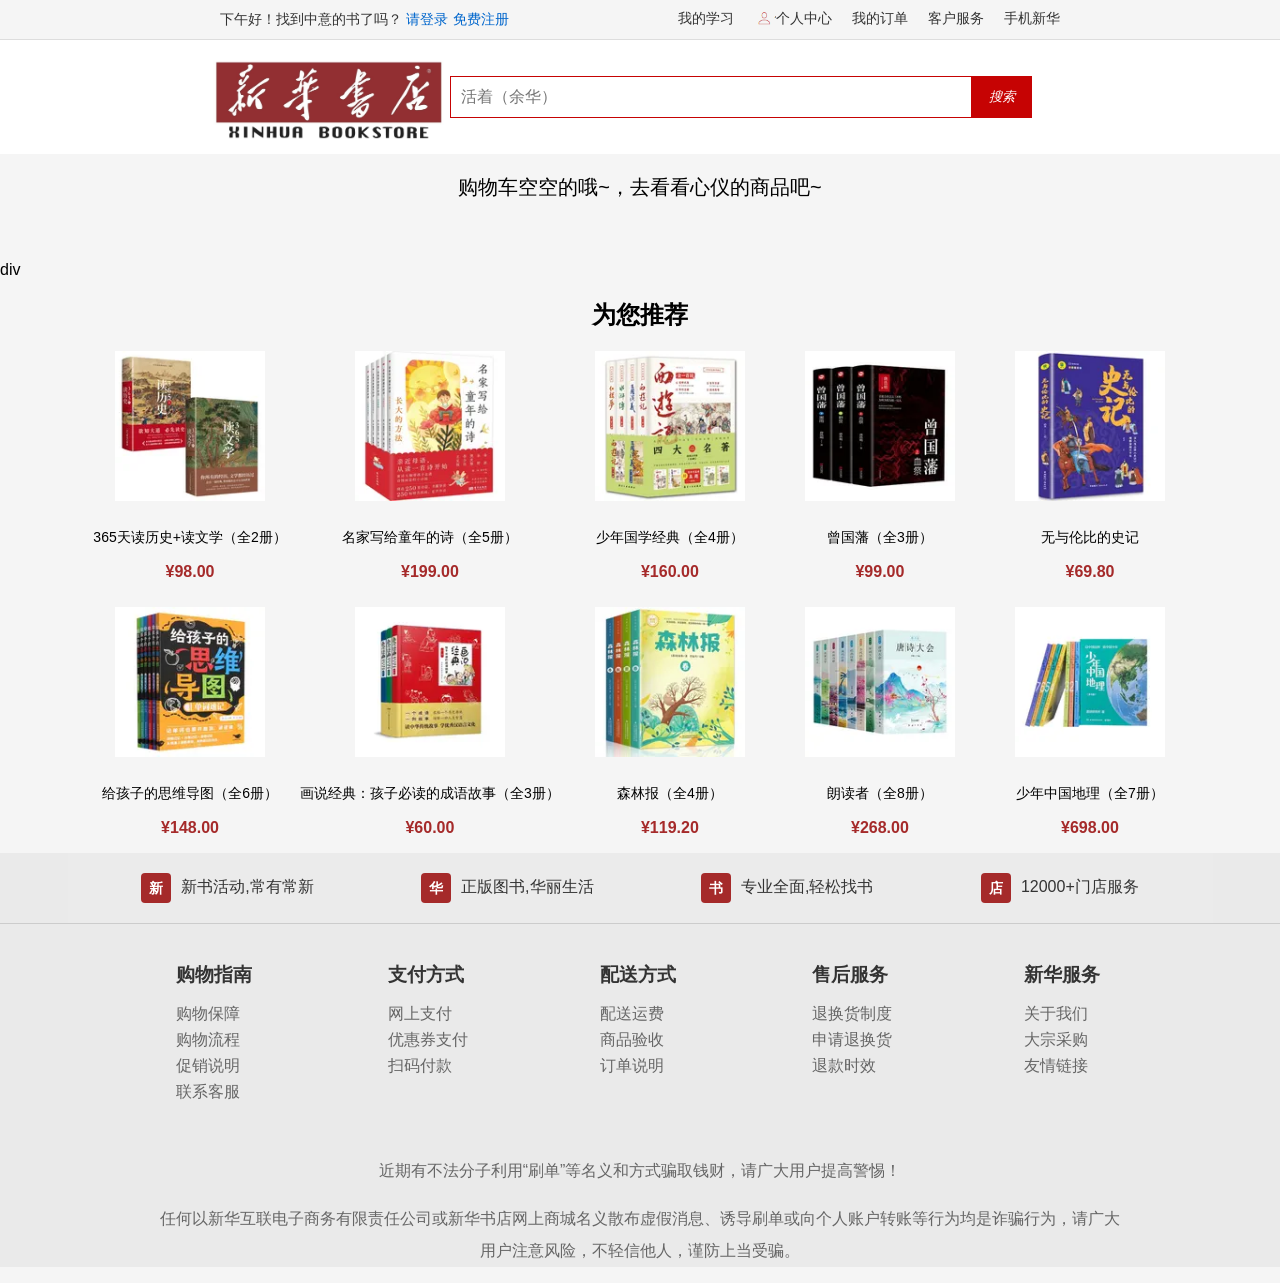
==== index1.html @ 96c2afc4 "新华书店" ====
<!DOCTYPE html>
<html lang="en">

<head>
    <meta charset="UTF-8">
    <meta name="viewport" content="width=device-width, initial-scale=1.0">
    <title>我的购物车-新华书店</title>
    <link rel="stylesheet" href="./styles/common1.css">
    <link rel="stylesheet" href="./styles/index1.css">
    <link rel="icon" type="image/png" sizes="32x32" href="./favicon_logosc1/favicon-32x32.png">
</head>

<body>
    <div class="top_menu">
        <div class="left-section">
            <span class="greeting">下午好！找到中意的书了吗？</span>
            <span class="login-register"><a href="#">请登录</a> <a href="#">免费注册</a></span>
        </div>
        <div class="right-section">
            <div class="nav-links">
                <a href="#">我的学习</a>
                <a href="#"><img src="./images/gerenzhongxin.png" alt="用户图标"
                        style="width: 22px; height: 18px; vertical-align: middle;">个人中心</a>
                <a href="#">我的订单</a>
                <a href="#">客户服务</a>
                <a href="#">手机新华</a>
            </div>
        </div>
    </div>
    <div class="header-container">
        <img src="./images/logo.png" alt="新华书店网上商城" class="logo">
        <div class="search-bar">
            <input type="text" placeholder="活着（余华）" class="search-input">
            <button class="search-button"><i class="fa fa-search">搜索</i></button>
        </div>
    </div>
    <header class="header">
        <div class="cart-container">
            <p>购物车空空的哦~，去看看心仪的商品吧~</p>
        </div>
    </header>

    div

    <section class="recommend-section">
        <h2 class="des">为您推荐</h2>
        <div class="product-grid">
            <div class="product-card">
                <img src="./images/tuijian1.png" alt="产品1" class="product-img">
                <p class="product-name">365天读历史+读文学（全2册）</p>
                <p class="product-price">¥98.00</p>
            </div>
            <div class="product-card">
                <img src="./images/tuijian2.png" alt="产品1" class="product-img">
                <p class="product-name">名家写给童年的诗（全5册）</p>
                <p class="product-price">¥199.00</p>
            </div>
            <div class="product-card">
                <img src="./images/tuijian3.png" alt="产品1" class="product-img">
                <p class="product-name">少年国学经典（全4册）</p>
                <p class="product-price">¥160.00</p>
            </div>
            <div class="product-card">
                <img src="./images/tuijian4.png" alt="产品1" class="product-img">
                <p class="product-name">曾国藩（全3册）</p>
                <p class="product-price">¥99.00</p>
            </div>
            <div class="product-card">
                <img src="./images/tuijian5.png" alt="产品1" class="product-img">
                <p class="product-name">无与伦比的史记</p>
                <p class="product-price">¥69.80</p>
            </div>
            <div class="product-card">
                <img src="./images/tuijian6.png" alt="产品1" class="product-img">
                <p class="product-name">给孩子的思维导图（全6册）</p>
                <p class="product-price">¥148.00</p>
            </div>
            <div class="product-card">
                <img src="./images/tuijian7.png" alt="产品1" class="product-img">
                <p class="product-name">画说经典：孩子必读的成语故事（全3册）</p>
                <p class="product-price">¥60.00</p>
            </div>
            <div class="product-card">
                <img src="./images/tuijian8.png" alt="产品1" class="product-img">
                <p class="product-name">森林报（全4册）</p>
                <p class="product-price">¥119.20</p>
            </div>
            <div class="product-card">
                <img src="./images/tuijian9.png" alt="产品1" class="product-img">
                <p class="product-name">朗读者（全8册）</p>
                <p class="product-price">¥268.00</p>
            </div>
            <div class="product-card">
                <img src="./images/tuijian10.png" alt="产品1" class="product-img">
                <p class="product-name">少年中国地理（全7册）</p>
                <p class="product-price">¥698.00</p>
            </div>
        </div>
    </section>
    <div class="footer">
        <div class="container1">
            <div class="content">
                <div class="item">
                    <span class="icon">新</span>
                    <span>新书活动,常有常新</span>
                </div>
                <div class="item">
                    <span class="icon">华</span>
                    <span>正版图书,华丽生活</span>
                </div>
                <div class="item">
                    <span class="icon">书</span>
                    <span>专业全面,轻松找书</span>
                </div>
                <div class="item">
                    <span class="icon">店</span>
                    <span>12000+门店服务</span>
                </div>
            </div>
        </div>
        <div class="container">
            <div class="section">
                <h3>购物指南</h3>
                <ul>
                    <li><a href="#">购物保障</a></li>
                    <li><a href="#">购物流程</a></li>
                    <li><a href="#">促销说明</a></li>
                    <li><a href="#">联系客服</a></li>
                </ul>
            </div>
            <div class="section">
                <h3>支付方式</h3>
                <ul>
                    <li><a href="#">网上支付</a></li>
                    <li><a href="#">优惠券支付</a></li>
                    <li><a href="#">扫码付款</a></li>
                </ul>
            </div>
            <div class="section">
                <h3>配送方式</h3>
                <ul>
                    <li><a href="#">配送运费</a></li>
                    <li><a href="#">商品验收</a></li>
                    <li><a href="#">订单说明</a></li>
                </ul>
            </div>
            <div class="section">
                <h3>售后服务</h3>
                <ul>
                    <li><a href="#">退换货制度</a></li>
                    <li><a href="#">申请退换货</a></li>
                    <li><a href="#">退款时效</a></li>
                </ul>
            </div>
            <div class="section">
                <h3>新华服务</h3>
                <ul>
                    <li><a href="#">关于我们</a></li>
                    <li><a href="#">大宗采购</a></li>
                    <li><a href="#">友情链接</a></li>
                </ul>
            </div>
        </div>

        <div class="warning-container">
            <p class="warning-text">近期有不法分子利用“刷单”等名义和方式骗取钱财，请广大用户提高警惕！</p>
            <p class="warning-text">任何以新华互联电子商务有限责任公司或新华书店网上商城名义散布虚假消息、诱导刷单或向个人账户转账等行为均是诈骗行为，请广大用户注意风险，不轻信他人，谨防上当受骗。</p>
        </div>
    </div>
</body>

</html>
---- styles/common1.css ----
body {
    font-family: Arial, sans-serif;
    margin: 0;
    padding: 0;
    background-color: #f5f5f5;
}

.top_menu {
    background-color: #f5f5f5;
    border-bottom: 1px solid #ddd;
    padding: 10px 20px;
    display: flex;
    justify-content: space-between;
    align-items: center;
}

.greeting {
    color: #333;
    font-size: 14px;
    margin-left: 200px;
}

.login-register a {
    color: #0066cc;
    text-decoration: none;
    font-size: 14px;
}

.nav-links {
    display: flex;
    gap: 20px;
    font-size: 14px;
    margin-right: 200px;
}

.nav-links a {
    color: #333;
    text-decoration: none;
}

.header-container {
    background: white;
    display: flex;
    justify-content: space-between;
    align-items: center;
    /* padding: 20px; */
}

.logo {
    width: 250px;
    height: auto;
    margin-left: 200px ;
}

.search-bar {
    display: flex;
    align-items: center;
    margin-right: 250px;
}

.search-input {
    outline: none;
    width: 500px;
    height: 40px;
    border: 1px solid rgb(198, 3, 3);
    padding: 0 10px;
    font-size: 16px;
}

.search-button {
    width: 60px;
    height: 42px;
    background-color: rgb(198, 3, 3);
    color: white;
    border: none;
    cursor: pointer;
}
---- styles/index1.css ----
/* body {
    font-family: Arial, sans-serif;
    margin: 0;
    padding: 20px;
} */

.header {
    text-align: center;
    margin-bottom: 40px;
}

.cart-container {
    display: flex;
    flex-direction: column;
    align-items: center;
}

p {
    font-size: 20px;
}

.recommend-section {
    margin-top: 40px;
    width: 1100px;
    margin: auto;
}

.des {
    text-align: center;
}

.product-grid {
    display: grid;
    grid-template-columns: repeat(5, 1fr);
    gap: 10px;
}

.product-card {
    text-align: center;
}

.product-img {
    width: 150px;
    height: auto;
    margin-bottom: 10px;
}

.product-name {
    text-align: center;
    white-space: nowrap;
    /* 防止换行 */
    font-size: 14px;
    margin-bottom: 5px;
}

.product-name:hover {
    color: brown;
    cursor: pointer;
}

.product-price {
    color: brown;
    font-weight: bold;
    font-size: 16px;
}

.footer {
    width: 100%;
    background-color: #e5e4e4a1;
}

.footer .container1 {
    border-bottom: 1px solid #ccc;
}

.footer .content {
    margin: auto;
    width: 1105px;
    display: flex;
    justify-content: space-around;
    align-items: center;
    padding: 20px;
    background-color: #ebebeb;

}

.item {
    display: flex;
    align-items: center;
    gap: 10px;
    /* 调整图标和文本之间的间距 */
}

.icon {
    width: 30px;
    /* 根据实际需要调整大小 */
    height: 30px;
    line-height: 30px;
    text-align: center;
    color: white;
    background-color: brown;
    /* 图标背景颜色 */
    border-radius: 4px;
    font-size: 14px;
    font-weight: bold;
    cursor: pointer;
}

.item span:last-child {
    color: #333;
    font-size: 16px;
    cursor: pointer;
}


.footer .container {
    width: 1060px;
    display: flex;
    justify-content: space-around;
    padding: 20px;
    margin: auto;
}

.section {
    /* text-align: left; */
    /* margin-left: 100px; */
    width: 80px;
    /* margin: auto; */
}

.section h3 {
    /* margin: auto; */
    color: #333;
    margin-bottom: 10px;
}

.section ul {
    list-style-type: none;
    padding: 0;
}

.section ul li a {
    color: #666;
    text-decoration: none;
    display: block;
    margin-bottom: 5px;
}

.section ul li a:hover {
    color: brown;
}




.warning-container {
    text-align: center;
    /* background-color:  #e5e4e4a1; */
    /* padding: 20px; */
    /* margin-bottom: 0px; */
    border-radius: 5px;
    /* box-shadow: 0 0 10px rgba(0, 0, 0, 0.1); */
    margin: auto;
    max-width: 960px;
}

.warning-text {
    color: #666;
    line-height: 2;
    font-size: 16px;
}
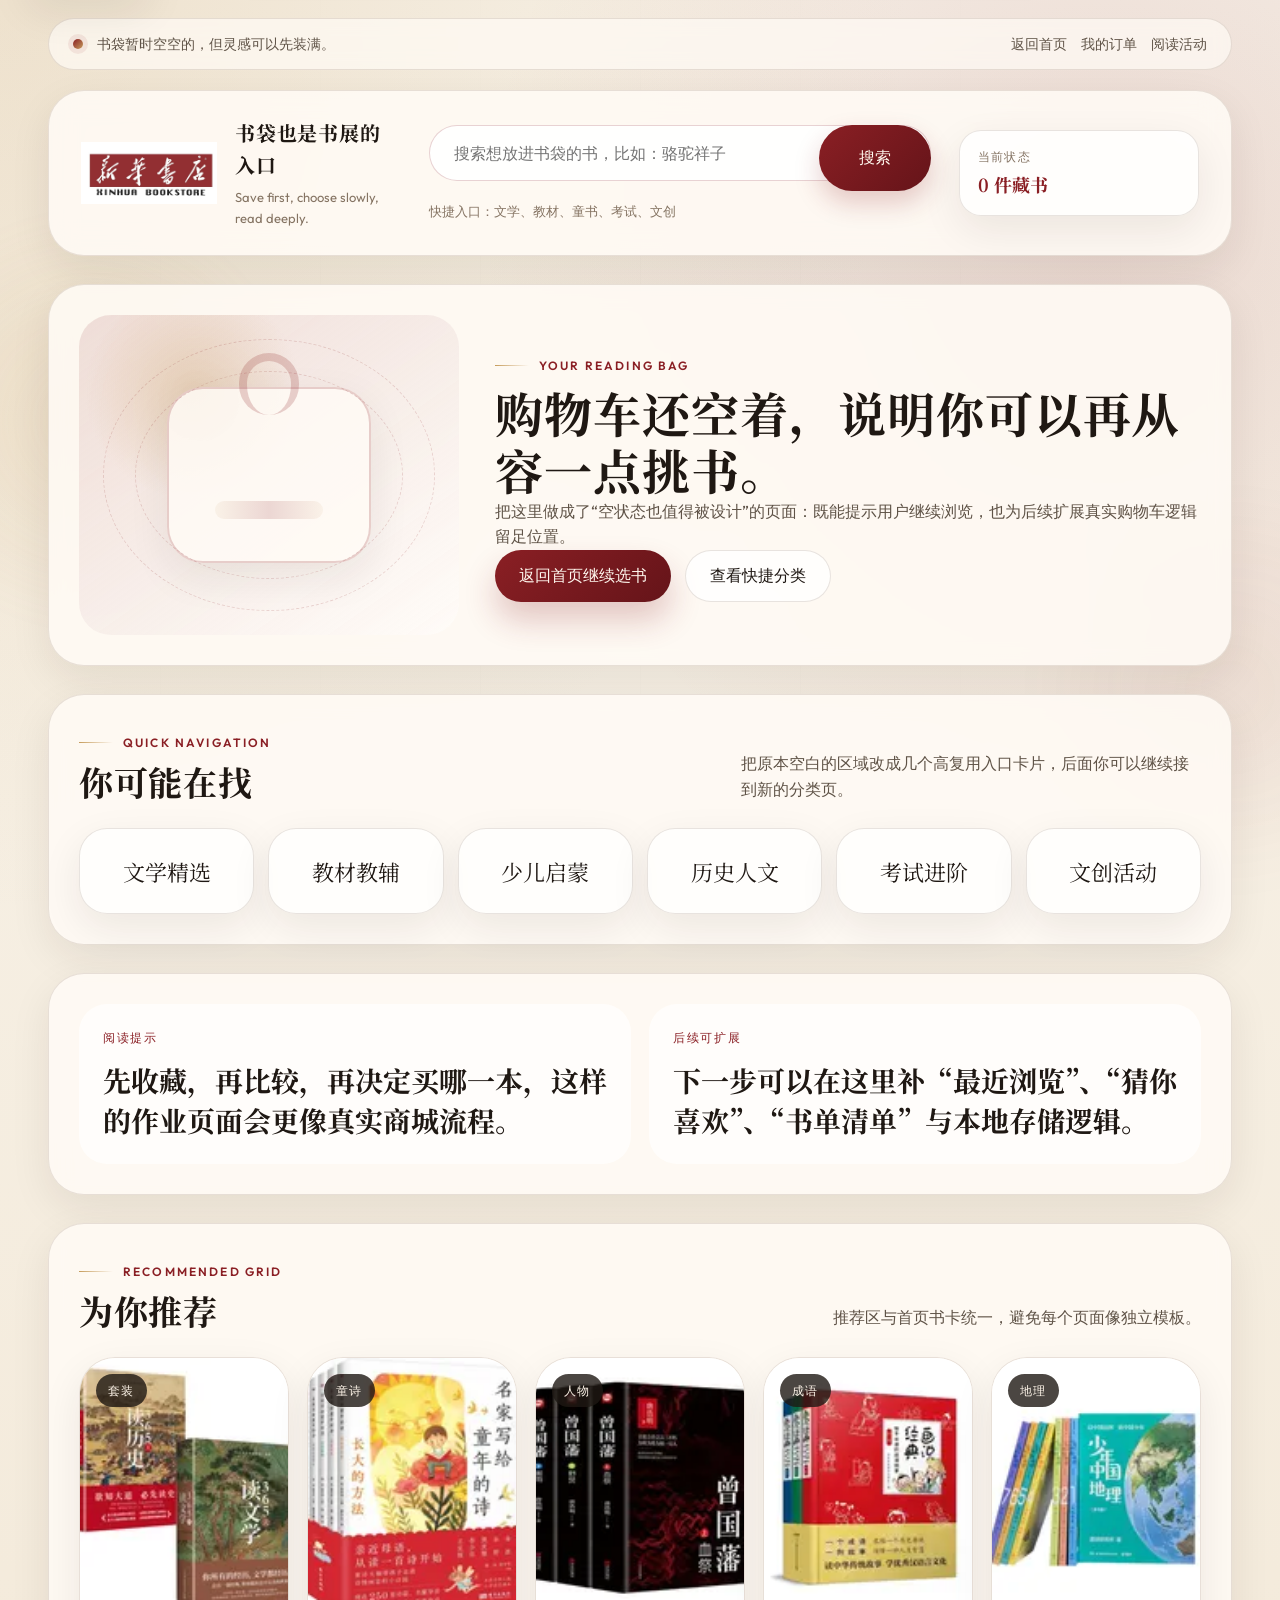
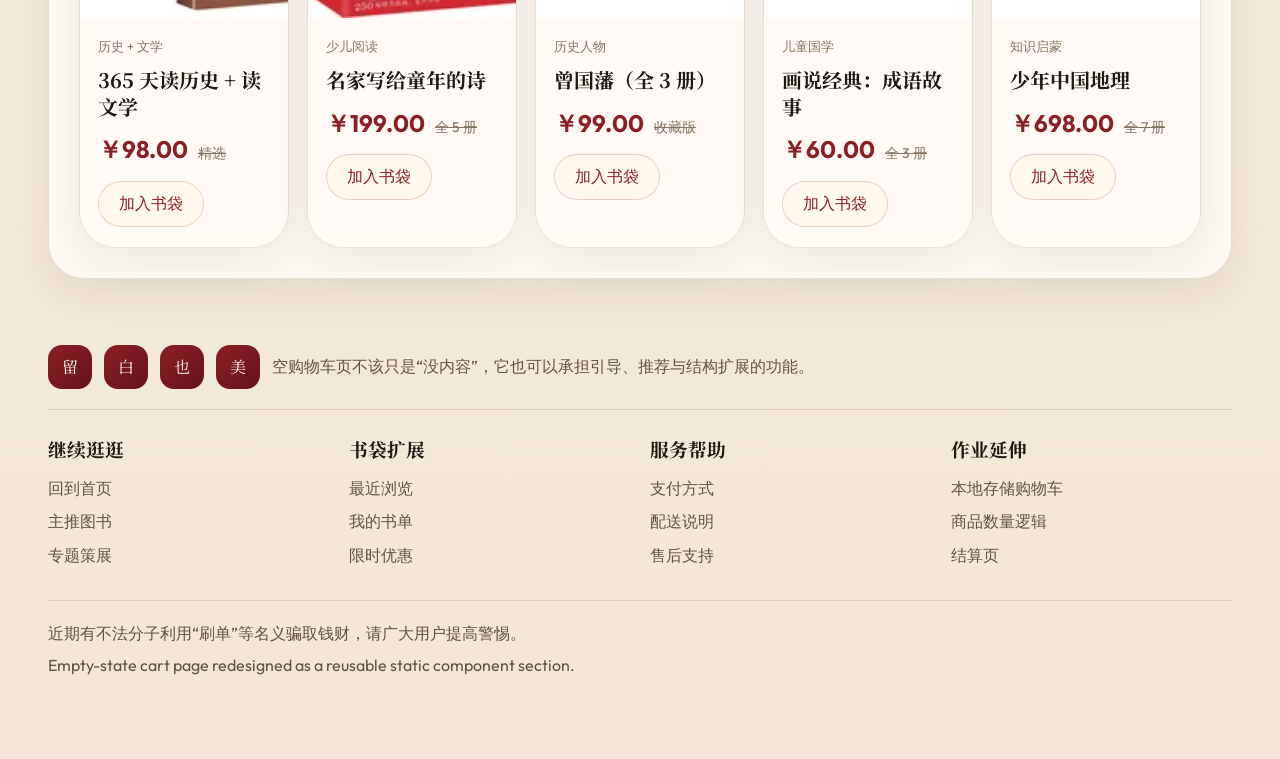
==== commit 8c39761e: "新华书店" ====
--- a/index1.html
+++ b/index1.html
@@ -1,172 +1,186 @@
 <!DOCTYPE html>
-<html lang="en">
+<html lang="zh-CN">
 
 <head>
     <meta charset="UTF-8">
     <meta name="viewport" content="width=device-width, initial-scale=1.0">
-    <title>我的购物车-新华书店</title>
-    <link rel="stylesheet" href="./styles/common1.css">
+    <title>我的书袋 | 新华书店</title>
+    <meta name="description" content="新华书店静态站空购物车页面，升级为可继续扩展的文化风书袋页。">
+    <link rel="preconnect" href="https://fonts.googleapis.com">
+    <link rel="preconnect" href="https://fonts.gstatic.com" crossorigin>
+    <link href="https://fonts.googleapis.com/css2?family=Noto+Serif+SC:wght@500;700&family=Outfit:wght@400;500;600;700&display=swap" rel="stylesheet">
+    <link rel="stylesheet" href="./styles/common.css">
     <link rel="stylesheet" href="./styles/index1.css">
     <link rel="icon" type="image/png" sizes="32x32" href="./favicon_logosc1/favicon-32x32.png">
 </head>
 
-<body>
-    <div class="top_menu">
-        <div class="left-section">
-            <span class="greeting">下午好！找到中意的书了吗？</span>
-            <span class="login-register"><a href="#">请登录</a> <a href="#">免费注册</a></span>
-        </div>
-        <div class="right-section">
-            <div class="nav-links">
-                <a href="#">我的学习</a>
-                <a href="#"><img src="./images/gerenzhongxin.png" alt="用户图标"
-                        style="width: 22px; height: 18px; vertical-align: middle;">个人中心</a>
-                <a href="#">我的订单</a>
-                <a href="#">客户服务</a>
-                <a href="#">手机新华</a>
+<body class="page-cart">
+    <div class="c-page-shell">
+        <a class="c-skip-link" href="#main-content">跳到主要内容</a>
+        <div class="c-paper-glow c-paper-glow--left"></div>
+        <div class="c-paper-glow c-paper-glow--right"></div>
+
+        <header class="c-site-topbar">
+            <div class="c-shell c-site-topbar__inner">
+                <div class="c-site-topbar__meta">
+                    <span class="c-badge-dot"></span>
+                    <span>书袋暂时空空的，但灵感可以先装满。</span>
+                </div>
+                <nav class="c-site-topbar__nav" aria-label="辅助导航">
+                    <a href="./index.html">返回首页</a>
+                    <a href="#">我的订单</a>
+                    <a href="#">阅读活动</a>
+                </nav>
             </div>
-        </div>
-    </div>
-    <div class="header-container">
-        <img src="./images/logo.png" alt="新华书店网上商城" class="logo">
-        <div class="search-bar">
-            <input type="text" placeholder="活着（余华）" class="search-input">
-            <button class="search-button"><i class="fa fa-search">搜索</i></button>
-        </div>
-    </div>
-    <header class="header">
-        <div class="cart-container">
-            <p>购物车空空的哦~，去看看心仪的商品吧~</p>
-        </div>
-    </header>
+        </header>
 
-    div
+        <header class="c-site-header">
+            <div class="c-shell c-site-header__inner">
+                <a href="./index.html" class="c-brand-mark" aria-label="新华书店首页">
+                    <img src="./images/logo.png" alt="新华书店">
+                    <div class="c-brand-mark__text">
+                        <strong>书袋也是书展的入口</strong>
+                        <span>Save first, choose slowly, read deeply.</span>
+                    </div>
+                </a>
 
-    <section class="recommend-section">
-        <h2 class="des">为您推荐</h2>
-        <div class="product-grid">
-            <div class="product-card">
-                <img src="./images/tuijian1.png" alt="产品1" class="product-img">
-                <p class="product-name">365天读历史+读文学（全2册）</p>
-                <p class="product-price">¥98.00</p>
-            </div>
-            <div class="product-card">
-                <img src="./images/tuijian2.png" alt="产品1" class="product-img">
-                <p class="product-name">名家写给童年的诗（全5册）</p>
-                <p class="product-price">¥199.00</p>
-            </div>
-            <div class="product-card">
-                <img src="./images/tuijian3.png" alt="产品1" class="product-img">
-                <p class="product-name">少年国学经典（全4册）</p>
-                <p class="product-price">¥160.00</p>
-            </div>
-            <div class="product-card">
-                <img src="./images/tuijian4.png" alt="产品1" class="product-img">
-                <p class="product-name">曾国藩（全3册）</p>
-                <p class="product-price">¥99.00</p>
-            </div>
-            <div class="product-card">
-                <img src="./images/tuijian5.png" alt="产品1" class="product-img">
-                <p class="product-name">无与伦比的史记</p>
-                <p class="product-price">¥69.80</p>
-            </div>
-            <div class="product-card">
-                <img src="./images/tuijian6.png" alt="产品1" class="product-img">
-                <p class="product-name">给孩子的思维导图（全6册）</p>
-                <p class="product-price">¥148.00</p>
-            </div>
-            <div class="product-card">
-                <img src="./images/tuijian7.png" alt="产品1" class="product-img">
-                <p class="product-name">画说经典：孩子必读的成语故事（全3册）</p>
-                <p class="product-price">¥60.00</p>
-            </div>
-            <div class="product-card">
-                <img src="./images/tuijian8.png" alt="产品1" class="product-img">
-                <p class="product-name">森林报（全4册）</p>
-                <p class="product-price">¥119.20</p>
-            </div>
-            <div class="product-card">
-                <img src="./images/tuijian9.png" alt="产品1" class="product-img">
-                <p class="product-name">朗读者（全8册）</p>
-                <p class="product-price">¥268.00</p>
-            </div>
-            <div class="product-card">
-                <img src="./images/tuijian10.png" alt="产品1" class="product-img">
-                <p class="product-name">少年中国地理（全7册）</p>
-                <p class="product-price">¥698.00</p>
-            </div>
-        </div>
-    </section>
-    <div class="footer">
-        <div class="container1">
-            <div class="content">
-                <div class="item">
-                    <span class="icon">新</span>
-                    <span>新书活动,常有常新</span>
+                <div class="c-search-panel">
+                    <label class="u-sr-only" for="cart-search">搜索图书</label>
+                    <input id="cart-search" class="c-search-panel__input" type="text" placeholder="搜索想放进书袋的书，比如：骆驼祥子">
+                    <button class="c-search-panel__button" type="button" data-search-trigger>搜索</button>
+                    <p class="c-search-panel__hint">快捷入口：文学、教材、童书、考试、文创</p>
                 </div>
-                <div class="item">
-                    <span class="icon">华</span>
-                    <span>正版图书,华丽生活</span>
-                </div>
-                <div class="item">
-                    <span class="icon">书</span>
-                    <span>专业全面,轻松找书</span>
-                </div>
-                <div class="item">
-                    <span class="icon">店</span>
-                    <span>12000+门店服务</span>
+
+                <div class="c-header-actions">
+                    <div class="c-mini-card">
+                        <span class="c-mini-card__label">当前状态</span>
+                        <strong class="c-mini-card__value" data-cart-count>0 件藏书</strong>
+                    </div>
                 </div>
             </div>
-        </div>
-        <div class="container">
-            <div class="section">
-                <h3>购物指南</h3>
-                <ul>
-                    <li><a href="#">购物保障</a></li>
-                    <li><a href="#">购物流程</a></li>
-                    <li><a href="#">促销说明</a></li>
-                    <li><a href="#">联系客服</a></li>
-                </ul>
+        </header>
+
+        <main id="main-content">
+            <section class="c-shell c-cart-filled-panel" data-reveal data-cart-filled hidden>
+                <div class="c-section-heading">
+                    <div>
+                        <span class="c-overline">Reading Bag</span>
+                        <h2>我的书袋</h2>
+                    </div>
+                    <p>这里会读取你刚刚收藏的图书，并保留在浏览器本地，方便继续扩展成真正的静态购物车流程。</p>
+                </div>
+
+                <div class="c-cart-layout">
+                    <div class="c-cart-list" data-cart-list></div>
+                    <aside class="c-cart-summary-card">
+                        <span class="c-overline">Summary</span>
+                        <h3 data-cart-summary>0 本图书</h3>
+                        <strong data-cart-total>￥0.00</strong>
+                        <p>当前是静态课程项目版本，数据仅保存在本地浏览器。</p>
+                        <div class="c-inline-actions">
+                            <a href="./index.html" class="c-button c-button--primary">继续选书</a>
+                            <button type="button" class="c-button c-button--secondary" data-cart-clear>清空书袋</button>
+                        </div>
+                    </aside>
+                </div>
+            </section>
+
+            <section class="c-shell c-empty-cart-hero" data-reveal data-cart-empty>
+                <div class="c-empty-cart-hero__illustration">
+                    <div class="c-empty-cart-hero__bag"></div>
+                    <div class="c-empty-cart-hero__orbit c-empty-cart-hero__orbit--one"></div>
+                    <div class="c-empty-cart-hero__orbit c-empty-cart-hero__orbit--two"></div>
+                </div>
+                <div class="c-empty-cart-hero__copy">
+                    <span class="c-overline">Your Reading Bag</span>
+                    <h1>购物车还空着，说明你可以再从容一点挑书。</h1>
+                    <p>把这里做成了“空状态也值得被设计”的页面：既能提示用户继续浏览，也为后续扩展真实购物车逻辑留足位置。</p>
+                    <div class="c-inline-actions">
+                        <a href="./index.html" class="c-button c-button--primary">返回首页继续选书</a>
+                        <a href="#quick-links" class="c-button c-button--secondary">查看快捷分类</a>
+                    </div>
+                </div>
+            </section>
+
+            <section class="c-shell c-quick-links-panel" id="quick-links" data-reveal>
+                <div class="c-section-heading">
+                    <div>
+                        <span class="c-overline">Quick Navigation</span>
+                        <h2>你可能在找</h2>
+                    </div>
+                    <p>把原本空白的区域改成几个高复用入口卡片，后面你可以继续接到新的分类页。</p>
+                </div>
+
+                <div class="c-pill-grid">
+                    <a href="./index.html#shelf-section" class="c-pill-card">文学精选</a>
+                    <a href="./index.html#shelf-section" class="c-pill-card">教材教辅</a>
+                    <a href="./index.html#shelf-section" class="c-pill-card">少儿启蒙</a>
+                    <a href="./index.html#shelf-section" class="c-pill-card">历史人文</a>
+                    <a href="./index.html#shelf-section" class="c-pill-card">考试进阶</a>
+                    <a href="./index.html#service-panel" class="c-pill-card">文创活动</a>
+                </div>
+            </section>
+
+            <section class="c-shell c-reading-note-strip" data-reveal>
+                <article>
+                    <span>阅读提示</span>
+                    <h3>先收藏，再比较，再决定买哪一本，这样的作业页面会更像真实商城流程。</h3>
+                </article>
+                <article>
+                    <span>后续可扩展</span>
+                    <h3>下一步可以在这里补“最近浏览”、“猜你喜欢”、“书单清单”与本地存储逻辑。</h3>
+                </article>
+            </section>
+
+            <section class="c-shell c-recommend-panel" data-reveal>
+                <div class="c-section-heading">
+                    <div>
+                        <span class="c-overline">Recommended Grid</span>
+                        <h2>为你推荐</h2>
+                    </div>
+                    <p>推荐区与首页书卡统一，避免每个页面像独立模板。</p>
+                </div>
+
+                <div class="c-recommend-grid">
+                    <article class="c-book-card" data-book-id="history-literature-365" data-book-title="365 天读历史 + 读文学" data-book-category="历史 + 文学" data-book-price="98" data-book-image="./images/tuijian1.png"><div class="c-book-card__media"><img src="./images/tuijian1.png" alt="365天读历史+读文学"><span class="c-book-card__badge">套装</span></div><div class="c-book-card__body"><div class="c-book-card__meta">历史 + 文学</div><h3>365 天读历史 + 读文学</h3><div class="c-price-row"><strong>￥98.00</strong><span>精选</span></div><div class="c-book-card__actions"><button type="button" class="c-chip-button" data-save-book>加入书袋</button></div></div></article>
+                    <article class="c-book-card" data-book-id="poetry-for-childhood" data-book-title="名家写给童年的诗" data-book-category="少儿阅读" data-book-price="199" data-book-image="./images/tuijian2.png"><div class="c-book-card__media"><img src="./images/tuijian2.png" alt="名家写给童年的诗"><span class="c-book-card__badge">童诗</span></div><div class="c-book-card__body"><div class="c-book-card__meta">少儿阅读</div><h3>名家写给童年的诗</h3><div class="c-price-row"><strong>￥199.00</strong><span>全 5 册</span></div><div class="c-book-card__actions"><button type="button" class="c-chip-button" data-save-book>加入书袋</button></div></div></article>
+                    <article class="c-book-card" data-book-id="zengguofan-3" data-book-title="曾国藩（全 3 册）" data-book-category="历史人物" data-book-price="99" data-book-image="./images/tuijian4.png"><div class="c-book-card__media"><img src="./images/tuijian4.png" alt="曾国藩"><span class="c-book-card__badge">人物</span></div><div class="c-book-card__body"><div class="c-book-card__meta">历史人物</div><h3>曾国藩（全 3 册）</h3><div class="c-price-row"><strong>￥99.00</strong><span>收藏版</span></div><div class="c-book-card__actions"><button type="button" class="c-chip-button" data-save-book>加入书袋</button></div></div></article>
+                    <article class="c-book-card" data-book-id="idiom-stories" data-book-title="画说经典：成语故事" data-book-category="儿童国学" data-book-price="60" data-book-image="./images/tuijian7.png"><div class="c-book-card__media"><img src="./images/tuijian7.png" alt="画说经典"><span class="c-book-card__badge">成语</span></div><div class="c-book-card__body"><div class="c-book-card__meta">儿童国学</div><h3>画说经典：成语故事</h3><div class="c-price-row"><strong>￥60.00</strong><span>全 3 册</span></div><div class="c-book-card__actions"><button type="button" class="c-chip-button" data-save-book>加入书袋</button></div></div></article>
+                    <article class="c-book-card" data-book-id="young-china-geography" data-book-title="少年中国地理" data-book-category="知识启蒙" data-book-price="698" data-book-image="./images/tuijian10.png"><div class="c-book-card__media"><img src="./images/tuijian10.png" alt="少年中国地理"><span class="c-book-card__badge">地理</span></div><div class="c-book-card__body"><div class="c-book-card__meta">知识启蒙</div><h3>少年中国地理</h3><div class="c-price-row"><strong>￥698.00</strong><span>全 7 册</span></div><div class="c-book-card__actions"><button type="button" class="c-chip-button" data-save-book>加入书袋</button></div></div></article>
+                </div>
+            </section>
+        </main>
+
+        <footer class="c-site-footer" data-reveal>
+            <div class="c-shell">
+                <div class="c-site-footer__motto">
+                    <span>留</span>
+                    <span>白</span>
+                    <span>也</span>
+                    <span>美</span>
+                    <p>空购物车页不该只是“没内容”，它也可以承担引导、推荐与结构扩展的功能。</p>
+                </div>
+                <div class="c-site-footer__grid">
+                    <div><h3>继续逛逛</h3><a href="./index.html">回到首页</a><a href="./index2.html">主推图书</a><a href="#">专题策展</a></div>
+                    <div><h3>书袋扩展</h3><a href="#">最近浏览</a><a href="#">我的书单</a><a href="#">限时优惠</a></div>
+                    <div><h3>服务帮助</h3><a href="#">支付方式</a><a href="#">配送说明</a><a href="#">售后支持</a></div>
+                    <div><h3>作业延伸</h3><a href="#">本地存储购物车</a><a href="#">商品数量逻辑</a><a href="#">结算页</a></div>
+                </div>
+                <div class="c-site-footer__bottom">
+                    <p>近期有不法分子利用“刷单”等名义骗取钱财，请广大用户提高警惕。</p>
+                    <p class="u-muted">Empty-state cart page redesigned as a reusable static component section.</p>
+                </div>
             </div>
-            <div class="section">
-                <h3>支付方式</h3>
-                <ul>
-                    <li><a href="#">网上支付</a></li>
-                    <li><a href="#">优惠券支付</a></li>
-                    <li><a href="#">扫码付款</a></li>
-                </ul>
-            </div>
-            <div class="section">
-                <h3>配送方式</h3>
-                <ul>
-                    <li><a href="#">配送运费</a></li>
-                    <li><a href="#">商品验收</a></li>
-                    <li><a href="#">订单说明</a></li>
-                </ul>
-            </div>
-            <div class="section">
-                <h3>售后服务</h3>
-                <ul>
-                    <li><a href="#">退换货制度</a></li>
-                    <li><a href="#">申请退换货</a></li>
-                    <li><a href="#">退款时效</a></li>
-                </ul>
-            </div>
-            <div class="section">
-                <h3>新华服务</h3>
-                <ul>
-                    <li><a href="#">关于我们</a></li>
-                    <li><a href="#">大宗采购</a></li>
-                    <li><a href="#">友情链接</a></li>
-                </ul>
-            </div>
-        </div>
+        </footer>
 
-        <div class="warning-container">
-            <p class="warning-text">近期有不法分子利用“刷单”等名义和方式骗取钱财，请广大用户提高警惕！</p>
-            <p class="warning-text">任何以新华互联电子商务有限责任公司或新华书店网上商城名义散布虚假消息、诱导刷单或向个人账户转账等行为均是诈骗行为，请广大用户注意风险，不轻信他人，谨防上当受骗。</p>
-        </div>
+        <button type="button" class="c-to-top" aria-label="返回顶部" data-to-top>TOP</button>
     </div>
+
+    <div class="c-toast-stack" aria-live="polite" aria-atomic="true"></div>
+
+    <script type="module" src="./js/shared.js"></script>
+    <script type="module" src="./js/search.js"></script>
+    <script type="module" src="./js/cart.js"></script>
 </body>
 
-</html>+</html>
--- a/styles/common.css
+++ b/styles/common.css
@@ -0,0 +1,915 @@
+:root {
+    --paper: #f4ede2;
+    --paper-deep: #e9dcc8;
+    --surface: rgba(255, 251, 245, 0.88);
+    --surface-strong: #fffdf8;
+    --ink: #1f1813;
+    --ink-soft: #5f5347;
+    --ink-muted: #857463;
+    --line: rgba(90, 66, 46, 0.14);
+    --brand: #8a1f24;
+    --brand-deep: #651419;
+    --accent: #c69c5c;
+    --accent-soft: #ead4af;
+    --success: #4c7953;
+    --shadow-soft: 0 14px 40px rgba(41, 26, 18, 0.08);
+    --shadow-lift: 0 22px 56px rgba(41, 26, 18, 0.14);
+    --radius-sm: 16px;
+    --radius-md: 24px;
+    --radius-lg: 36px;
+    --shell-width: 1240px;
+    --transition: 220ms ease;
+    --transition-slow: 360ms cubic-bezier(0.22, 1, 0.36, 1);
+}
+
+* {
+    box-sizing: border-box;
+}
+
+html {
+    scroll-behavior: smooth;
+}
+
+body {
+    margin: 0;
+    background:
+        radial-gradient(circle at top left, rgba(198, 156, 92, 0.2), transparent 34%),
+        radial-gradient(circle at 86% 10%, rgba(138, 31, 36, 0.12), transparent 26%),
+        linear-gradient(180deg, #f8f3ea 0%, #f2e7d5 100%);
+    color: var(--ink);
+    font-family: "Outfit", "PingFang SC", "Microsoft YaHei", sans-serif;
+    line-height: 1.6;
+}
+
+body:not(.is-ready) .c-site-topbar,
+body:not(.is-ready) .c-site-header {
+    opacity: 0;
+    transform: translateY(14px);
+}
+
+body::before {
+    content: "";
+    position: fixed;
+    inset: 0;
+    pointer-events: none;
+    opacity: 0.16;
+    background-image:
+        linear-gradient(rgba(64, 42, 26, 0.06) 1px, transparent 1px),
+        linear-gradient(90deg, rgba(64, 42, 26, 0.05) 1px, transparent 1px);
+    background-size: 160px 160px;
+    mask-image: radial-gradient(circle at center, black 45%, transparent 100%);
+}
+
+img {
+    display: block;
+    max-width: 100%;
+}
+
+a {
+    color: inherit;
+    text-decoration: none;
+}
+
+button,
+input {
+    font: inherit;
+}
+
+button,
+a,
+input {
+    -webkit-tap-highlight-color: transparent;
+}
+
+:focus-visible {
+    outline: 3px solid rgba(138, 31, 36, 0.28);
+    outline-offset: 3px;
+}
+
+[hidden] {
+    display: none !important;
+}
+
+.u-sr-only {
+    position: absolute;
+    width: 1px;
+    height: 1px;
+    padding: 0;
+    margin: -1px;
+    overflow: hidden;
+    clip: rect(0, 0, 0, 0);
+    white-space: nowrap;
+    border: 0;
+}
+
+.u-muted {
+    color: var(--ink-muted);
+}
+
+.c-page-shell {
+    position: relative;
+    overflow: hidden;
+}
+
+.c-skip-link {
+    position: absolute;
+    left: 24px;
+    top: -48px;
+    z-index: 40;
+    padding: 10px 16px;
+    border-radius: 999px;
+    background: var(--brand);
+    color: #fff8ee;
+    box-shadow: var(--shadow-soft);
+}
+
+.c-skip-link:focus {
+    top: 24px;
+}
+
+.c-paper-glow {
+    position: absolute;
+    width: 420px;
+    height: 420px;
+    border-radius: 50%;
+    filter: blur(18px);
+    opacity: 0.36;
+    pointer-events: none;
+}
+
+.c-paper-glow--left {
+    top: 210px;
+    left: -120px;
+    background: radial-gradient(circle, rgba(198, 156, 92, 0.42), transparent 70%);
+}
+
+.c-paper-glow--right {
+    top: 480px;
+    right: -160px;
+    background: radial-gradient(circle, rgba(138, 31, 36, 0.18), transparent 72%);
+}
+
+.c-shell {
+    position: relative;
+    z-index: 1;
+    width: min(var(--shell-width), calc(100% - 96px));
+    margin: 0 auto;
+}
+
+.c-site-topbar {
+    padding: 18px 0 0;
+    transition: opacity var(--transition-slow), transform var(--transition-slow);
+}
+
+.c-site-topbar__inner {
+    display: flex;
+    justify-content: space-between;
+    align-items: center;
+    gap: 24px;
+    padding: 14px 24px;
+    border: 1px solid var(--line);
+    border-radius: 999px;
+    background: rgba(255, 251, 245, 0.7);
+    backdrop-filter: blur(8px);
+}
+
+.c-site-topbar__meta,
+.c-site-topbar__nav {
+    display: flex;
+    align-items: center;
+    gap: 14px;
+    color: var(--ink-soft);
+    font-size: 14px;
+}
+
+.c-site-topbar__nav a {
+    position: relative;
+    transition: color var(--transition);
+}
+
+.c-site-topbar__nav a:hover {
+    color: var(--brand);
+}
+
+.c-site-topbar__nav a::after,
+.c-site-footer__grid a::after,
+.c-text-link::after {
+    content: "";
+    position: absolute;
+    left: 0;
+    bottom: -3px;
+    width: 100%;
+    height: 1px;
+    background: linear-gradient(90deg, var(--brand), transparent);
+    transform: scaleX(0);
+    transform-origin: left center;
+    transition: transform var(--transition-slow);
+}
+
+.c-site-topbar__nav a:hover::after,
+.c-site-footer__grid a:hover::after,
+.c-text-link:hover::after {
+    transform: scaleX(1);
+}
+
+.c-badge-dot {
+    width: 10px;
+    height: 10px;
+    border-radius: 50%;
+    background: linear-gradient(135deg, var(--brand), var(--accent));
+    box-shadow: 0 0 0 5px rgba(138, 31, 36, 0.08);
+}
+
+.c-site-header {
+    padding: 20px 0 0;
+    transition: opacity calc(var(--transition-slow) + 40ms) ease, transform calc(var(--transition-slow) + 40ms) ease;
+}
+
+.c-site-header__inner {
+    display: grid;
+    grid-template-columns: 320px minmax(420px, 1fr) 240px;
+    gap: 28px;
+    align-items: center;
+    padding: 26px 32px;
+    border: 1px solid var(--line);
+    border-radius: var(--radius-lg);
+    background: var(--surface);
+    backdrop-filter: blur(14px);
+    box-shadow: var(--shadow-soft);
+}
+
+.c-brand-mark {
+    display: flex;
+    align-items: center;
+    gap: 18px;
+}
+
+.c-brand-mark img {
+    width: 136px;
+}
+
+.c-brand-mark__text {
+    display: grid;
+    gap: 6px;
+}
+
+.c-brand-mark__text strong {
+    font-family: "Noto Serif SC", serif;
+    font-size: 20px;
+    font-weight: 700;
+    letter-spacing: 0.04em;
+}
+
+.c-brand-mark__text span {
+    color: var(--ink-muted);
+    font-size: 13px;
+}
+
+.c-search-panel {
+    display: grid;
+    gap: 10px;
+}
+
+.c-search-panel__input {
+    width: 100%;
+    height: 56px;
+    padding: 0 24px;
+    border: 1px solid rgba(138, 31, 36, 0.2);
+    border-radius: 999px;
+    background: rgba(255, 255, 255, 0.92);
+    color: var(--ink);
+    transition: border-color var(--transition), box-shadow var(--transition), transform var(--transition);
+}
+
+.c-search-panel__input:focus {
+    outline: none;
+    border-color: rgba(138, 31, 36, 0.5);
+    box-shadow: 0 0 0 6px rgba(138, 31, 36, 0.08);
+    transform: translateY(-1px);
+}
+
+.c-search-panel__button,
+.c-button {
+    display: inline-flex;
+    align-items: center;
+    justify-content: center;
+    gap: 10px;
+    min-height: 52px;
+    padding: 0 24px;
+    border: none;
+    border-radius: 999px;
+    cursor: pointer;
+    transition: transform var(--transition), box-shadow var(--transition), background-color var(--transition), color var(--transition);
+}
+
+.c-search-panel__button {
+    justify-self: end;
+    margin-top: -66px;
+    min-width: 112px;
+    background: linear-gradient(135deg, var(--brand), var(--brand-deep));
+    color: #fff8ee;
+    box-shadow: 0 12px 26px rgba(138, 31, 36, 0.22);
+}
+
+.c-search-panel__button:hover,
+.c-button:hover,
+.c-chip-button:hover,
+.c-pill-card:hover,
+.c-mini-card:hover,
+.c-feature-strip__card:hover,
+.c-ranking-card:hover,
+.c-editorial-card:hover,
+.c-story-card:hover,
+.c-reader-fit-panel__item:hover,
+.c-book-card:hover {
+    transform: translateY(-4px);
+}
+
+.c-search-panel__hint {
+    margin: 0;
+    color: var(--ink-muted);
+    font-size: 13px;
+}
+
+.c-header-actions {
+    display: grid;
+    gap: 12px;
+}
+
+.c-mini-card {
+    padding: 16px 18px;
+    border: 1px solid var(--line);
+    border-radius: 22px;
+    background: rgba(255, 255, 255, 0.82);
+    box-shadow: var(--shadow-soft);
+    transition: transform var(--transition), box-shadow var(--transition);
+}
+
+.c-mini-card--ghost {
+    background: rgba(138, 31, 36, 0.05);
+}
+
+.c-mini-card__label {
+    display: block;
+    color: var(--ink-muted);
+    font-size: 12px;
+    letter-spacing: 0.1em;
+    text-transform: uppercase;
+}
+
+.c-mini-card__value {
+    display: block;
+    margin-top: 4px;
+    color: var(--brand);
+    font-family: "Noto Serif SC", serif;
+    font-size: 18px;
+}
+
+.c-overline {
+    display: inline-flex;
+    align-items: center;
+    gap: 10px;
+    color: var(--brand);
+    font-size: 12px;
+    font-weight: 600;
+    letter-spacing: 0.18em;
+    text-transform: uppercase;
+}
+
+.c-overline::before {
+    content: "";
+    width: 34px;
+    height: 1px;
+    background: linear-gradient(90deg, var(--accent), transparent);
+}
+
+.c-inline-actions {
+    display: flex;
+    flex-wrap: wrap;
+    gap: 14px;
+    align-items: center;
+}
+
+.c-inline-actions--stacked {
+    margin-top: 12px;
+}
+
+.c-button--primary {
+    background: linear-gradient(135deg, var(--brand), var(--brand-deep));
+    color: #fff7ee;
+    box-shadow: 0 18px 32px rgba(138, 31, 36, 0.24);
+}
+
+.c-button--secondary {
+    background: rgba(255, 255, 255, 0.76);
+    color: var(--ink);
+    border: 1px solid var(--line);
+}
+
+.c-chip-button {
+    min-height: 46px;
+    padding: 0 20px;
+    border: 1px solid rgba(138, 31, 36, 0.18);
+    border-radius: 999px;
+    background: rgba(255, 248, 237, 0.95);
+    color: var(--brand);
+    cursor: pointer;
+    transition: transform var(--transition), box-shadow var(--transition), background-color var(--transition);
+}
+
+.c-section-heading {
+    display: flex;
+    justify-content: space-between;
+    align-items: end;
+    gap: 24px;
+    margin-bottom: 26px;
+}
+
+.c-section-heading h2,
+.c-campaign-banner h2,
+.c-empty-cart-hero__copy h1,
+.c-detail-purchase-panel h1,
+.c-hero-banner__copy h1,
+.c-hero-banner__copy h2 {
+    margin: 10px 0 0;
+    font-family: "Noto Serif SC", serif;
+    font-weight: 700;
+    letter-spacing: 0.02em;
+    line-height: 1.18;
+}
+
+.c-section-heading h2 {
+    font-size: 34px;
+}
+
+.c-section-heading p {
+    max-width: 460px;
+    margin: 0;
+    color: var(--ink-soft);
+}
+
+.c-book-card,
+.c-editorial-card,
+.c-ranking-card,
+.c-feature-strip__card,
+.c-story-card,
+.c-reader-fit-panel__item,
+.c-empty-cart-hero,
+.c-quick-links-panel,
+.c-reading-note-strip,
+.c-detail-hero,
+.c-detail-story,
+.c-reader-fit-panel,
+.c-recommend-panel,
+.c-editorial-panel,
+.c-shelf-panel,
+.c-ranking-panel,
+.c-feature-strip,
+.c-campaign-banner,
+.c-marquee-strip {
+    border: 1px solid var(--line);
+    border-radius: var(--radius-lg);
+    background: var(--surface);
+    box-shadow: var(--shadow-soft);
+    backdrop-filter: blur(10px);
+}
+
+.c-book-card,
+.c-editorial-card,
+.c-ranking-card,
+.c-feature-strip__card,
+.c-story-card,
+.c-reader-fit-panel__item,
+.c-pill-card,
+.c-thumbnail-row__item {
+    transition: transform var(--transition), box-shadow var(--transition), border-color var(--transition);
+}
+
+.c-book-card:hover,
+.c-editorial-card:hover,
+.c-ranking-card:hover,
+.c-feature-strip__card:hover,
+.c-story-card:hover,
+.c-reader-fit-panel__item:hover,
+.c-pill-card:hover,
+.c-thumbnail-row__item:hover {
+    box-shadow: var(--shadow-lift);
+    border-color: rgba(138, 31, 36, 0.24);
+}
+
+.c-book-card {
+    overflow: hidden;
+}
+
+.c-book-card__media {
+    position: relative;
+    overflow: hidden;
+    aspect-ratio: 4 / 5;
+    background: linear-gradient(135deg, rgba(138, 31, 36, 0.08), rgba(198, 156, 92, 0.12));
+}
+
+.c-book-card__media img {
+    width: 100%;
+    height: 100%;
+    object-fit: cover;
+    transition: transform 320ms ease;
+}
+
+.c-book-card:hover .c-book-card__media img {
+    transform: scale(1.05);
+}
+
+.c-book-card__badge {
+    position: absolute;
+    top: 16px;
+    left: 16px;
+    padding: 7px 12px;
+    border-radius: 999px;
+    background: rgba(31, 24, 19, 0.8);
+    color: #fff6ea;
+    font-size: 12px;
+    letter-spacing: 0.12em;
+    text-transform: uppercase;
+}
+
+.c-book-card__body {
+    display: flex;
+    flex-direction: column;
+    gap: 10px;
+    padding: 18px 18px 20px;
+}
+
+.c-book-card__meta {
+    color: var(--ink-muted);
+    font-size: 13px;
+}
+
+.c-book-card h3,
+.c-editorial-card h3,
+.c-ranking-card h3,
+.c-story-card h3,
+.c-reader-fit-panel__item h3 {
+    margin: 0;
+    font-family: "Noto Serif SC", serif;
+    font-size: 22px;
+    line-height: 1.34;
+}
+
+.c-book-card h3 {
+    font-size: 20px;
+    display: -webkit-box;
+    -webkit-box-orient: vertical;
+    -webkit-line-clamp: 3;
+    overflow: hidden;
+}
+
+.c-book-card p,
+.c-editorial-card p,
+.c-story-card p,
+.c-reader-fit-panel__item p,
+.c-empty-cart-hero__copy p,
+.c-detail-purchase-panel__subtitle {
+    margin: 0;
+    color: var(--ink-soft);
+}
+
+.c-price-row {
+    display: flex;
+    align-items: baseline;
+    gap: 10px;
+    margin-top: auto;
+    flex-wrap: wrap;
+}
+
+.c-price-row strong {
+    color: var(--brand);
+    font-size: 24px;
+}
+
+.c-price-row span {
+    color: var(--ink-muted);
+    font-size: 14px;
+    text-decoration: line-through;
+}
+
+.c-book-card__actions {
+    display: flex;
+    flex-wrap: wrap;
+    gap: 10px;
+    margin-top: 2px;
+}
+
+.c-to-top {
+    position: fixed;
+    right: 24px;
+    bottom: 28px;
+    z-index: 12;
+    width: 58px;
+    height: 58px;
+    border: 1px solid rgba(138, 31, 36, 0.2);
+    border-radius: 50%;
+    background: rgba(255, 250, 242, 0.9);
+    color: var(--brand);
+    box-shadow: var(--shadow-soft);
+    cursor: pointer;
+    opacity: 0;
+    visibility: hidden;
+    pointer-events: none;
+    transform: translateY(12px) scale(0.92);
+    transition: opacity var(--transition-slow), transform var(--transition-slow), visibility 0s linear 360ms;
+}
+
+.c-to-top.is-visible {
+    visibility: visible;
+    pointer-events: auto;
+    opacity: 1;
+    transform: translateY(0) scale(1);
+    transition: opacity var(--transition-slow), transform var(--transition-slow), visibility 0s linear 0s;
+    align-items: center;
+    justify-content: center;
+}
+
+.c-toast-stack {
+    position: fixed;
+    top: 28px;
+    right: 28px;
+    z-index: 30;
+    display: grid;
+    gap: 12px;
+}
+
+.c-toast {
+    min-width: 240px;
+    max-width: 320px;
+    padding: 14px 18px;
+    border-radius: 18px;
+    border: 1px solid rgba(138, 31, 36, 0.16);
+    background: rgba(255, 250, 242, 0.95);
+    color: var(--ink);
+    box-shadow: var(--shadow-soft);
+    animation: toast-in 280ms ease;
+}
+
+.c-toast.is-leaving {
+    animation: toast-out 240ms ease forwards;
+}
+
+.c-toast strong {
+    display: block;
+    margin-bottom: 2px;
+}
+
+[data-reveal] {
+    opacity: 0;
+    transform: translateY(28px);
+    transition: opacity 420ms ease, transform 420ms ease;
+}
+
+[data-reveal].is-revealed {
+    opacity: 1;
+    transform: translateY(0);
+}
+
+.c-site-footer {
+    margin: 34px auto 42px;
+    padding: 32px 0;
+}
+
+.c-site-footer__motto {
+    display: flex;
+    align-items: center;
+    gap: 12px;
+    padding-bottom: 20px;
+    border-bottom: 1px solid var(--line);
+}
+
+.c-site-footer__motto span {
+    display: inline-flex;
+    align-items: center;
+    justify-content: center;
+    width: 44px;
+    height: 44px;
+    border-radius: 14px;
+    background: linear-gradient(135deg, var(--brand), var(--brand-deep));
+    color: #fff8ee;
+    font-family: "Noto Serif SC", serif;
+}
+
+.c-site-footer__motto p {
+    margin: 0;
+    color: var(--ink-soft);
+}
+
+.c-site-footer__grid {
+    display: grid;
+    grid-template-columns: repeat(4, minmax(0, 1fr));
+    gap: 20px;
+    padding: 24px 0;
+}
+
+.c-site-footer__grid h3 {
+    margin: 0 0 12px;
+    font-family: "Noto Serif SC", serif;
+}
+
+.c-site-footer__grid a {
+    position: relative;
+    display: block;
+    margin-bottom: 8px;
+    color: var(--ink-soft);
+    transition: color var(--transition);
+}
+
+.c-site-footer__grid a:hover,
+.c-text-link:hover {
+    color: var(--brand);
+}
+
+.c-site-footer__bottom {
+    padding-top: 20px;
+    border-top: 1px solid var(--line);
+}
+
+.c-site-footer__bottom p {
+    margin: 0 0 6px;
+    color: var(--ink-soft);
+}
+
+@media (max-width: 1180px) {
+    body {
+        min-width: 0;
+    }
+
+    .c-shell {
+        width: min(var(--shell-width), calc(100% - 40px));
+    }
+
+    .c-site-topbar__inner,
+    .c-site-header__inner,
+    .c-section-heading,
+    .c-site-footer__grid {
+        grid-template-columns: 1fr;
+    }
+
+    .c-site-topbar__inner,
+    .c-site-header__inner,
+    .c-section-heading {
+        border-radius: 28px;
+    }
+
+    .c-site-topbar__inner,
+    .c-site-topbar__meta,
+    .c-site-topbar__nav,
+    .c-section-heading,
+    .c-site-footer__motto {
+        flex-direction: column;
+        align-items: flex-start;
+    }
+
+    .c-site-header__inner {
+        display: grid;
+        gap: 20px;
+    }
+
+    .c-search-panel__button {
+        position: static;
+        justify-self: start;
+        margin-top: 0;
+    }
+
+    .c-header-actions {
+        grid-template-columns: repeat(auto-fit, minmax(220px, 1fr));
+    }
+}
+
+@media (max-width: 768px) {
+    .c-shell {
+        width: min(var(--shell-width), calc(100% - 24px));
+    }
+
+    .c-site-topbar {
+        padding-top: 12px;
+    }
+
+    .c-site-topbar__inner,
+    .c-site-header__inner,
+    .c-book-card,
+    .c-editorial-card,
+    .c-ranking-card,
+    .c-feature-strip__card,
+    .c-story-card,
+    .c-reader-fit-panel__item,
+    .c-empty-cart-hero,
+    .c-quick-links-panel,
+    .c-reading-note-strip,
+    .c-detail-hero,
+    .c-detail-story,
+    .c-reader-fit-panel,
+    .c-recommend-panel,
+    .c-editorial-panel,
+    .c-shelf-panel,
+    .c-ranking-panel,
+    .c-feature-strip,
+    .c-campaign-banner,
+    .c-marquee-strip {
+        border-radius: 24px;
+    }
+
+    .c-brand-mark {
+        flex-direction: column;
+        align-items: flex-start;
+    }
+
+    .c-brand-mark img {
+        width: 112px;
+    }
+
+    .c-section-heading h2,
+    .c-campaign-banner h2,
+    .c-empty-cart-hero__copy h1,
+    .c-detail-purchase-panel h1,
+    .c-hero-banner__copy h1,
+    .c-hero-banner__copy h2 {
+        line-height: 1.24;
+    }
+
+    .c-section-heading h2 {
+        font-size: 28px;
+    }
+
+    .c-book-card h3,
+    .c-editorial-card h3,
+    .c-ranking-card h3,
+    .c-story-card h3,
+    .c-reader-fit-panel__item h3 {
+        font-size: 20px;
+    }
+
+    .c-site-footer {
+        margin: 24px auto 28px;
+    }
+
+    .c-site-footer__grid {
+        gap: 12px;
+        padding: 18px 0;
+    }
+
+    .c-toast-stack {
+        top: 18px;
+        right: 12px;
+        left: 12px;
+    }
+
+    .c-toast {
+        min-width: 0;
+        max-width: none;
+    }
+
+    .c-to-top {
+        right: 14px;
+        bottom: 18px;
+        width: 52px;
+        height: 52px;
+    }
+}
+
+@media (prefers-reduced-motion: reduce) {
+    html {
+        scroll-behavior: auto;
+    }
+
+    *,
+    *::before,
+    *::after {
+        animation-duration: 0.01ms !important;
+        animation-iteration-count: 1 !important;
+        transition-duration: 0.01ms !important;
+    }
+
+    [data-reveal] {
+        opacity: 1;
+        transform: none;
+    }
+}
+
+@keyframes toast-in {
+    from {
+        opacity: 0;
+        transform: translateY(-10px) scale(0.98);
+    }
+    to {
+        opacity: 1;
+        transform: translateY(0) scale(1);
+    }
+}
+
+@keyframes toast-out {
+    from {
+        opacity: 1;
+        transform: translateY(0) scale(1);
+    }
+    to {
+        opacity: 0;
+        transform: translateY(-8px) scale(0.98);
+    }
+}
--- a/styles/index1.css
+++ b/styles/index1.css
@@ -1,171 +1,318 @@
-/* body {
-    font-family: Arial, sans-serif;
-    margin: 0;
-    padding: 20px;
-} */
-
-.header {
-    text-align: center;
-    margin-bottom: 40px;
-}
-
-.cart-container {
-    display: flex;
-    flex-direction: column;
+.c-empty-cart-hero,
+.c-quick-links-panel,
+.c-reading-note-strip,
+.c-recommend-panel,
+.c-cart-filled-panel {
+    margin-top: 28px;
+    padding: 30px;
+}
+
+.c-cart-layout {
+    display: grid;
+    grid-template-columns: minmax(0, 1.4fr) 320px;
+    gap: 22px;
+}
+
+.c-cart-list {
+    display: grid;
+    gap: 16px;
+}
+
+.c-cart-item,
+.c-cart-summary-card {
+    border: 1px solid var(--line);
+    border-radius: 30px;
+    background: rgba(255, 255, 255, 0.74);
+    box-shadow: var(--shadow-soft);
+    transition: transform var(--transition), box-shadow var(--transition), border-color var(--transition), background-color var(--transition);
+}
+
+.c-cart-item {
+    display: grid;
+    grid-template-columns: 110px minmax(0, 1fr) auto;
+    gap: 18px;
+    padding: 18px;
     align-items: center;
 }
 
-p {
-    font-size: 20px;
-}
-
-.recommend-section {
-    margin-top: 40px;
-    width: 1100px;
-    margin: auto;
-}
-
-.des {
-    text-align: center;
-}
-
-.product-grid {
-    display: grid;
-    grid-template-columns: repeat(5, 1fr);
-    gap: 10px;
-}
-
-.product-card {
-    text-align: center;
-}
-
-.product-img {
-    width: 150px;
-    height: auto;
-    margin-bottom: 10px;
-}
-
-.product-name {
-    text-align: center;
-    white-space: nowrap;
-    /* 防止换行 */
-    font-size: 14px;
-    margin-bottom: 5px;
-}
-
-.product-name:hover {
-    color: brown;
-    cursor: pointer;
-}
-
-.product-price {
-    color: brown;
-    font-weight: bold;
-    font-size: 16px;
-}
-
-.footer {
+.c-cart-item__cover {
+    height: 140px;
+    border-radius: 22px;
+    overflow: hidden;
+    background: linear-gradient(145deg, rgba(138, 31, 36, 0.08), rgba(198, 156, 92, 0.18));
+    display: grid;
+    place-items: center;
+    color: var(--brand);
+    font-family: "Noto Serif SC", serif;
+    font-size: 28px;
+}
+
+.c-cart-item__cover img {
     width: 100%;
-    background-color: #e5e4e4a1;
-}
-
-.footer .container1 {
-    border-bottom: 1px solid #ccc;
-}
-
-.footer .content {
-    margin: auto;
-    width: 1105px;
-    display: flex;
-    justify-content: space-around;
+    height: 100%;
+    object-fit: cover;
+    transition: transform var(--transition-slow);
+}
+
+.c-cart-item__meta {
+    color: var(--ink-muted);
+    font-size: 13px;
+}
+
+.c-cart-item__body h3,
+.c-cart-summary-card h3 {
+    margin: 6px 0 0;
+    font-family: "Noto Serif SC", serif;
+}
+
+.c-cart-item__price {
+    margin-top: 12px;
+    color: var(--brand);
+    font-size: 24px;
+    font-weight: 700;
+}
+
+.c-cart-item__actions {
+    display: grid;
+    gap: 12px;
+    justify-items: end;
+}
+
+.c-cart-item__actions input {
+    width: 92px;
+    height: 48px;
+    padding: 0 14px;
+    border: 1px solid rgba(138, 31, 36, 0.18);
+    border-radius: 999px;
+    background: rgba(255, 251, 245, 0.9);
+    transition: border-color var(--transition), box-shadow var(--transition), background-color var(--transition);
+}
+
+.c-cart-item:hover,
+.c-cart-summary-card:hover,
+.c-reading-note-strip article:hover {
+    transform: translateY(-4px);
+    box-shadow: var(--shadow-lift);
+    border-color: rgba(138, 31, 36, 0.2);
+}
+
+.c-cart-item:hover .c-cart-item__cover img {
+    transform: scale(1.04);
+}
+
+.c-cart-item__actions input:focus {
+    outline: none;
+    border-color: rgba(138, 31, 36, 0.34);
+    background: rgba(255, 255, 255, 0.96);
+    box-shadow: 0 0 0 5px rgba(138, 31, 36, 0.08);
+}
+
+.c-cart-summary-card {
+    display: grid;
+    align-content: start;
+    gap: 14px;
+    padding: 24px;
+    position: sticky;
+    top: 18px;
+}
+
+.c-cart-summary-card strong {
+    color: var(--brand);
+    font-size: 36px;
+}
+
+.c-empty-cart-hero {
+    display: grid;
+    grid-template-columns: 380px minmax(0, 1fr);
     align-items: center;
-    padding: 20px;
-    background-color: #ebebeb;
-
-}
-
-.item {
+    gap: 36px;
+}
+
+.c-empty-cart-hero__illustration {
+    position: relative;
+    min-height: 320px;
+    border-radius: 32px;
+    background:
+        radial-gradient(circle at 30% 24%, rgba(198, 156, 92, 0.32), transparent 30%),
+        linear-gradient(145deg, rgba(138, 31, 36, 0.12), rgba(255, 255, 255, 0.46));
+}
+
+.c-empty-cart-hero__bag {
+    position: absolute;
+    inset: 72px 88px;
+    border: 2px solid rgba(138, 31, 36, 0.2);
+    border-radius: 36px;
+    background: rgba(255, 251, 245, 0.86);
+    box-shadow: var(--shadow-soft);
+}
+
+.c-empty-cart-hero__bag::before,
+.c-empty-cart-hero__bag::after {
+    content: "";
+    position: absolute;
+    border-radius: 999px;
+}
+
+.c-empty-cart-hero__bag::before {
+    top: -36px;
+    left: 70px;
+    right: 70px;
+    height: 54px;
+    border: 8px solid rgba(138, 31, 36, 0.2);
+    border-bottom: none;
+}
+
+.c-empty-cart-hero__bag::after {
+    left: 46px;
+    right: 46px;
+    bottom: 42px;
+    height: 18px;
+    background: linear-gradient(90deg, rgba(198, 156, 92, 0.08), rgba(138, 31, 36, 0.16), rgba(198, 156, 92, 0.08));
+}
+
+.c-empty-cart-hero__orbit {
+    position: absolute;
+    border-radius: 50%;
+    border: 1px dashed rgba(138, 31, 36, 0.16);
+    animation: cart-orbit 9s linear infinite;
+}
+
+.c-empty-cart-hero__orbit--one {
+    inset: 24px;
+}
+
+.c-empty-cart-hero__orbit--two {
+    inset: 56px;
+    animation-duration: 12s;
+    animation-direction: reverse;
+}
+
+.c-empty-cart-hero__copy h1 {
+    font-size: 48px;
+}
+
+.c-pill-grid {
+    display: grid;
+    grid-template-columns: repeat(6, minmax(0, 1fr));
+    gap: 14px;
+}
+
+.c-pill-card {
     display: flex;
     align-items: center;
-    gap: 10px;
-    /* 调整图标和文本之间的间距 */
-}
-
-.icon {
-    width: 30px;
-    /* 根据实际需要调整大小 */
-    height: 30px;
-    line-height: 30px;
-    text-align: center;
-    color: white;
-    background-color: brown;
-    /* 图标背景颜色 */
-    border-radius: 4px;
-    font-size: 14px;
-    font-weight: bold;
-    cursor: pointer;
-}
-
-.item span:last-child {
-    color: #333;
-    font-size: 16px;
-    cursor: pointer;
-}
-
-
-.footer .container {
-    width: 1060px;
-    display: flex;
-    justify-content: space-around;
-    padding: 20px;
-    margin: auto;
-}
-
-.section {
-    /* text-align: left; */
-    /* margin-left: 100px; */
-    width: 80px;
-    /* margin: auto; */
-}
-
-.section h3 {
-    /* margin: auto; */
-    color: #333;
-    margin-bottom: 10px;
-}
-
-.section ul {
-    list-style-type: none;
-    padding: 0;
-}
-
-.section ul li a {
-    color: #666;
-    text-decoration: none;
+    justify-content: center;
+    min-height: 86px;
+    padding: 16px;
+    border: 1px solid var(--line);
+    border-radius: 28px;
+    background: rgba(255, 255, 255, 0.74);
+    color: var(--ink);
+    font-family: "Noto Serif SC", serif;
+    font-size: 22px;
+    box-shadow: var(--shadow-soft);
+}
+
+.c-reading-note-strip {
+    display: grid;
+    grid-template-columns: 1fr 1fr;
+    gap: 18px;
+}
+
+.c-reading-note-strip article {
+    padding: 24px;
+    border-radius: 28px;
+    background: rgba(255, 255, 255, 0.68);
+    transition: transform var(--transition), box-shadow var(--transition), background-color var(--transition), border-color var(--transition);
+}
+
+.c-reading-note-strip span {
     display: block;
-    margin-bottom: 5px;
-}
-
-.section ul li a:hover {
-    color: brown;
-}
-
-
-
-
-.warning-container {
-    text-align: center;
-    /* background-color:  #e5e4e4a1; */
-    /* padding: 20px; */
-    /* margin-bottom: 0px; */
-    border-radius: 5px;
-    /* box-shadow: 0 0 10px rgba(0, 0, 0, 0.1); */
-    margin: auto;
-    max-width: 960px;
-}
-
-.warning-text {
-    color: #666;
-    line-height: 2;
-    font-size: 16px;
-}+    color: var(--brand);
+    font-size: 12px;
+    letter-spacing: 0.14em;
+    text-transform: uppercase;
+}
+
+.c-reading-note-strip h3 {
+    margin: 14px 0 0;
+    font-family: "Noto Serif SC", serif;
+    font-size: 28px;
+    line-height: 1.4;
+}
+
+.c-recommend-grid {
+    display: grid;
+    grid-template-columns: repeat(5, minmax(0, 1fr));
+    gap: 18px;
+}
+
+@keyframes cart-orbit {
+    from {
+        transform: rotate(0deg);
+    }
+    to {
+        transform: rotate(360deg);
+    }
+}
+
+@media (max-width: 1180px) {
+    .c-empty-cart-hero,
+    .c-cart-layout,
+    .c-pill-grid,
+    .c-reading-note-strip,
+    .c-recommend-grid {
+        grid-template-columns: repeat(2, minmax(0, 1fr));
+    }
+
+    .c-empty-cart-hero {
+        grid-template-columns: 1fr;
+    }
+
+    .c-cart-layout {
+        align-items: start;
+    }
+
+    .c-cart-summary-card {
+        position: static;
+    }
+}
+
+@media (max-width: 768px) {
+    .c-empty-cart-hero,
+    .c-quick-links-panel,
+    .c-reading-note-strip,
+    .c-recommend-panel,
+    .c-cart-filled-panel {
+        margin-top: 20px;
+        padding: 22px;
+    }
+
+    .c-empty-cart-hero__copy h1 {
+        font-size: 34px;
+    }
+
+    .c-pill-grid,
+    .c-reading-note-strip,
+    .c-recommend-grid,
+    .c-cart-layout {
+        grid-template-columns: 1fr;
+    }
+
+    .c-pill-card,
+    .c-reading-note-strip h3 {
+        font-size: 20px;
+    }
+
+    .c-cart-item {
+        grid-template-columns: 1fr;
+        justify-items: start;
+    }
+
+    .c-cart-item__cover {
+        width: 120px;
+    }
+
+    .c-cart-item__actions {
+        justify-items: start;
+    }
+}
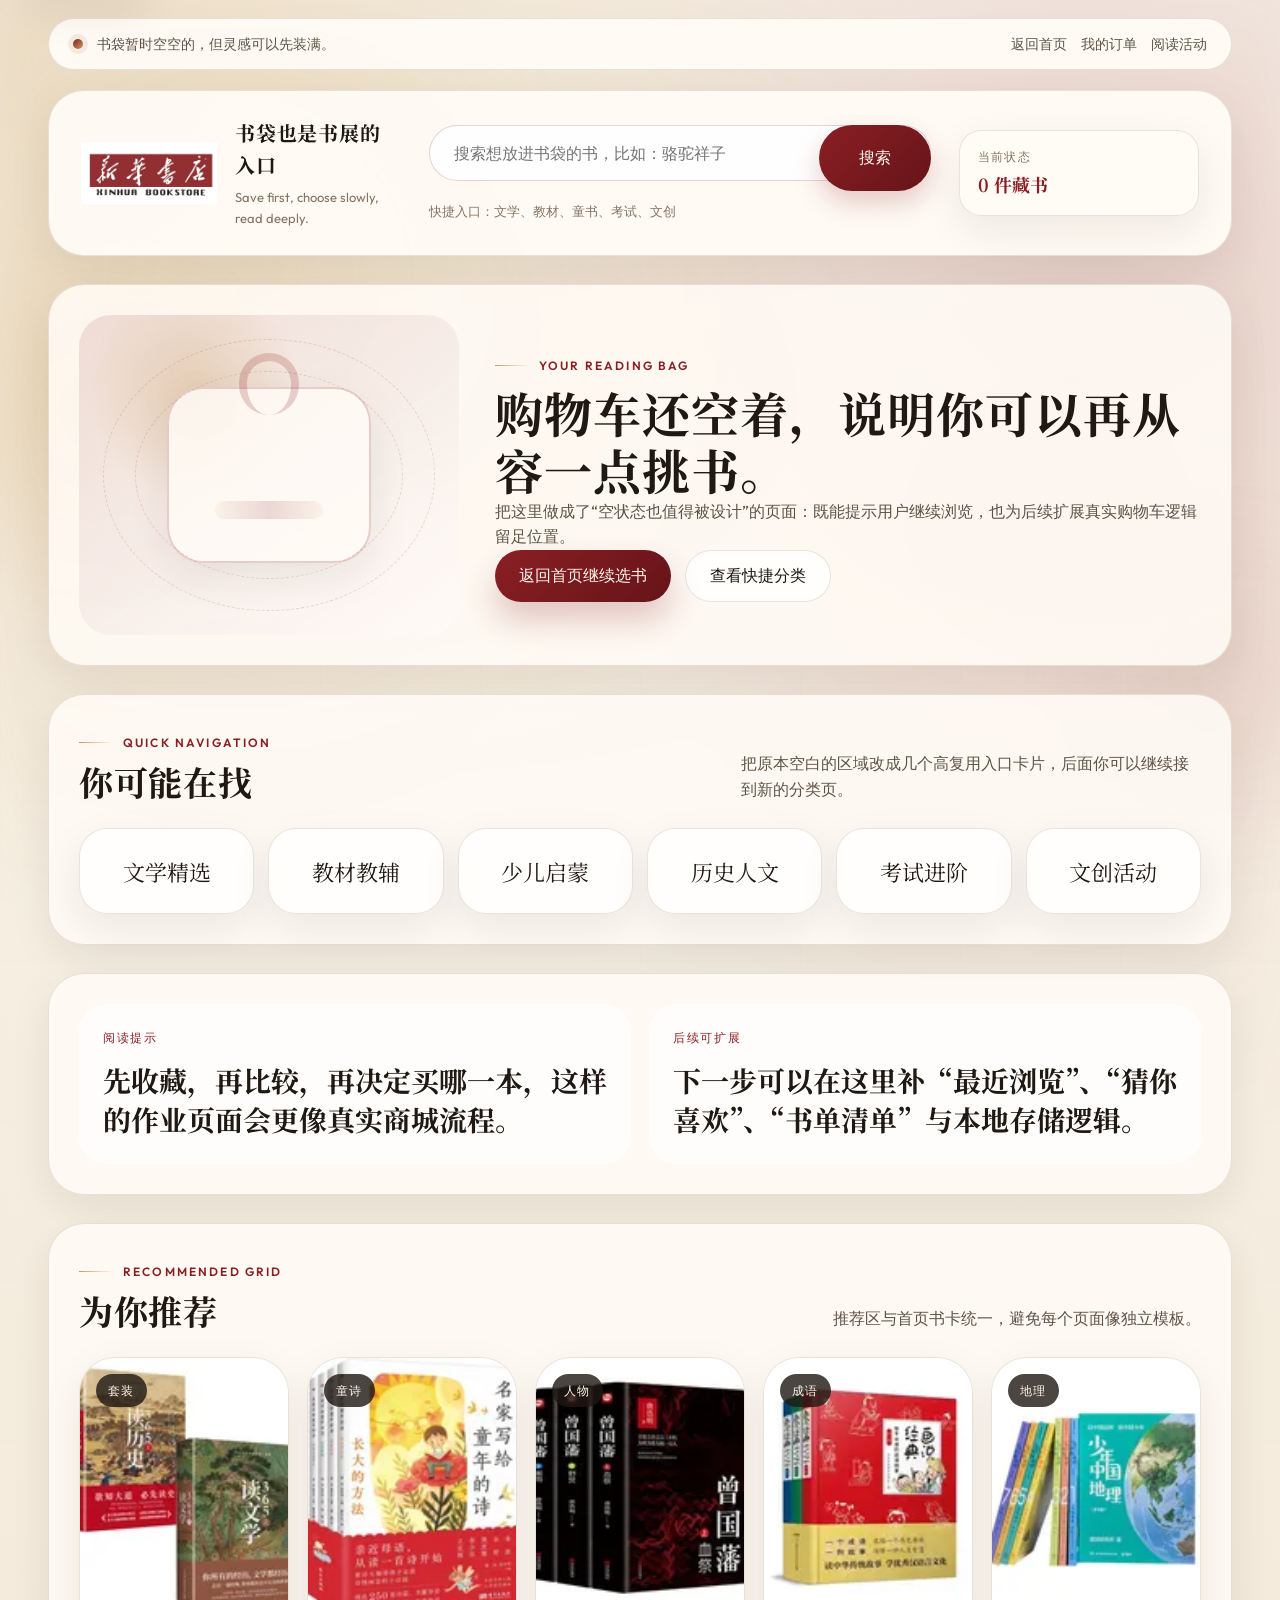
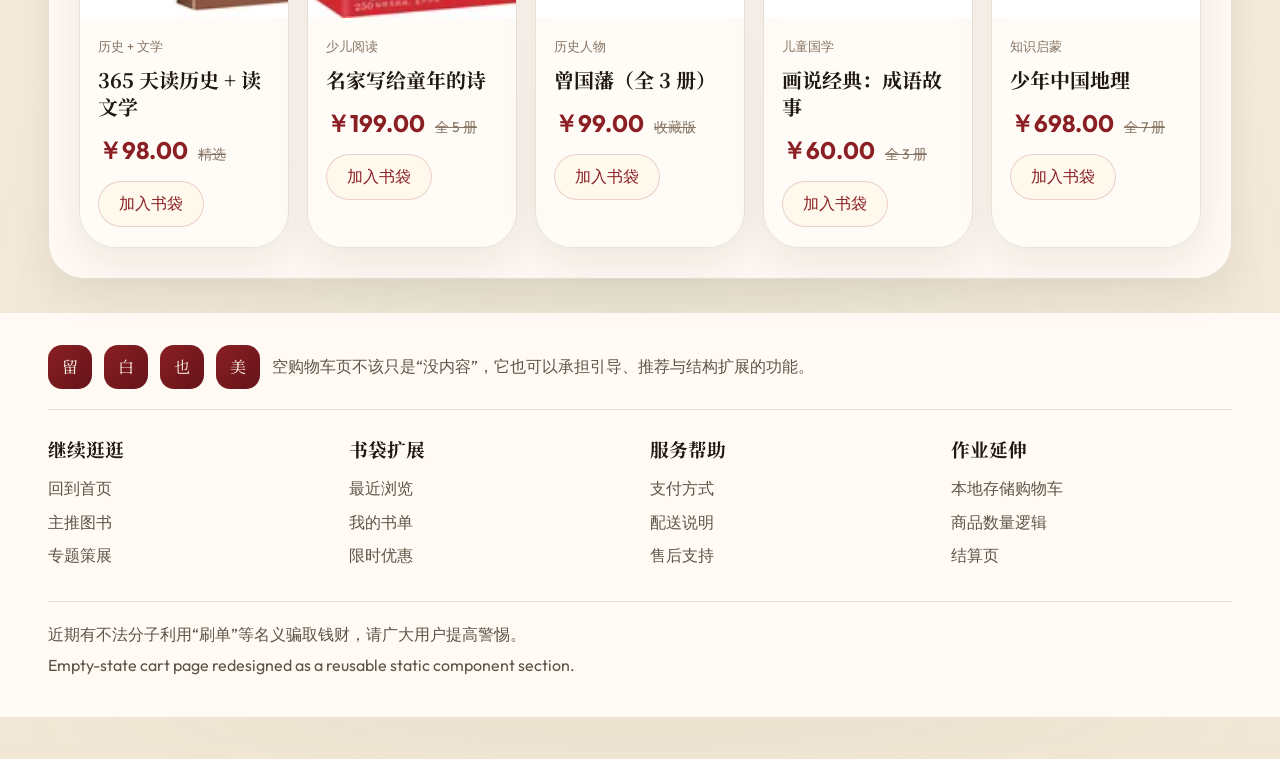
==== commit f995d8cf: "新华书店" ====
--- a/index1.html
+++ b/index1.html
@@ -11,6 +11,7 @@
     <link href="https://fonts.googleapis.com/css2?family=Noto+Serif+SC:wght@500;700&family=Outfit:wght@400;500;600;700&display=swap" rel="stylesheet">
     <link rel="stylesheet" href="./styles/common.css">
     <link rel="stylesheet" href="./styles/index1.css">
+    <link rel="stylesheet" href="./styles/react-bits.css">
     <link rel="icon" type="image/png" sizes="32x32" href="./favicon_logosc1/favicon-32x32.png">
 </head>
 
@@ -65,27 +66,27 @@
                 <div class="c-section-heading">
                     <div>
                         <span class="c-overline">Reading Bag</span>
-                        <h2>我的书袋</h2>
+                        <h2><span class="rb-gradient-text">我的书袋</span></h2>
                     </div>
                     <p>这里会读取你刚刚收藏的图书，并保留在浏览器本地，方便继续扩展成真正的静态购物车流程。</p>
                 </div>
 
                 <div class="c-cart-layout">
                     <div class="c-cart-list" data-cart-list></div>
-                    <aside class="c-cart-summary-card">
+                    <aside class="c-cart-summary-card rb-spotlight-card rb-star-border">
                         <span class="c-overline">Summary</span>
                         <h3 data-cart-summary>0 本图书</h3>
                         <strong data-cart-total>￥0.00</strong>
                         <p>当前是静态课程项目版本，数据仅保存在本地浏览器。</p>
                         <div class="c-inline-actions">
-                            <a href="./index.html" class="c-button c-button--primary">继续选书</a>
+                            <a href="./index.html" class="c-button c-button--primary rb-magnet">继续选书</a>
                             <button type="button" class="c-button c-button--secondary" data-cart-clear>清空书袋</button>
                         </div>
                     </aside>
                 </div>
             </section>
 
-            <section class="c-shell c-empty-cart-hero" data-reveal data-cart-empty>
+            <section class="c-shell c-empty-cart-hero rb-spotlight-card rb-glare-hover" data-reveal data-cart-empty>
                 <div class="c-empty-cart-hero__illustration">
                     <div class="c-empty-cart-hero__bag"></div>
                     <div class="c-empty-cart-hero__orbit c-empty-cart-hero__orbit--one"></div>
@@ -93,10 +94,10 @@
                 </div>
                 <div class="c-empty-cart-hero__copy">
                     <span class="c-overline">Your Reading Bag</span>
-                    <h1>购物车还空着，说明你可以再从容一点挑书。</h1>
+                    <h1 data-rb-split>购物车还空着，说明你可以再从容一点挑书。</h1>
                     <p>把这里做成了“空状态也值得被设计”的页面：既能提示用户继续浏览，也为后续扩展真实购物车逻辑留足位置。</p>
                     <div class="c-inline-actions">
-                        <a href="./index.html" class="c-button c-button--primary">返回首页继续选书</a>
+                        <a href="./index.html" class="c-button c-button--primary rb-magnet">返回首页继续选书</a>
                         <a href="#quick-links" class="c-button c-button--secondary">查看快捷分类</a>
                     </div>
                 </div>
@@ -181,6 +182,7 @@
     <script type="module" src="./js/shared.js"></script>
     <script type="module" src="./js/search.js"></script>
     <script type="module" src="./js/cart.js"></script>
+    <script type="module" src="./js/react-bits.js"></script>
 </body>
 
 </html>
--- a/styles/common.css
+++ b/styles/common.css
@@ -32,6 +32,7 @@
 
 body {
     margin: 0;
+    overflow-x: hidden;
     background:
         radial-gradient(circle at top left, rgba(198, 156, 92, 0.2), transparent 34%),
         radial-gradient(circle at 86% 10%, rgba(138, 31, 36, 0.12), transparent 26%),
@@ -482,7 +483,7 @@
 .c-reader-fit-panel__item,
 .c-pill-card,
 .c-thumbnail-row__item {
-    transition: transform var(--transition), box-shadow var(--transition), border-color var(--transition);
+    transition: transform 0.35s cubic-bezier(0.25, 0.8, 0.25, 1), box-shadow 0.35s cubic-bezier(0.25, 0.8, 0.25, 1), border-color 0.35s cubic-bezier(0.25, 0.8, 0.25, 1);
 }
 
 .c-book-card:hover,
@@ -493,6 +494,7 @@
 .c-reader-fit-panel__item:hover,
 .c-pill-card:hover,
 .c-thumbnail-row__item:hover {
+    transform: translateY(-4px);
     box-shadow: var(--shadow-lift);
     border-color: rgba(138, 31, 36, 0.24);
 }
@@ -512,11 +514,11 @@
     width: 100%;
     height: 100%;
     object-fit: cover;
-    transition: transform 320ms ease;
+    transition: transform 0.4s cubic-bezier(0.25, 0.8, 0.25, 1);
 }
 
 .c-book-card:hover .c-book-card__media img {
-    transform: scale(1.05);
+    transform: scale(1.03);
 }
 
 .c-book-card__badge {
@@ -913,3 +915,253 @@
         transform: translateY(-8px) scale(0.98);
     }
 }
+
+/* ==============================================================
+   ����˿������������SPA��ҳ��������������
+   ============================================================== */
+
+/* 1. ȫ��ҳ����ص������ (����ҳ��ʱƽ������) */
+body {
+    animation: smoothPageLoad 0.8s cubic-bezier(0.22, 1, 0.36, 1) forwards;
+    opacity: 0;
+}
+
+@keyframes smoothPageLoad {
+    0% { opacity: 0; transform: translateY(12px); }
+    100% { opacity: 1; transform: translateY(0); }
+}
+
+/* �˳�ҳ��ʱ���� (�� JS ����) */
+body.is-exiting {
+    opacity: 0;
+    transform: translateY(-12px);
+    transition: opacity 0.4s cubic-bezier(0.25, 0.46, 0.45, 0.94), transform 0.4s cubic-bezier(0.25, 0.46, 0.45, 0.94);
+}
+
+/* 2. �Ż�ȫ����������Ĺ������� (ʹ������и�ǿ�Ļ�������) */
+a, 
+button, 
+.c-button, 
+.content_item, 
+.c-mini-card,
+.nav_item {
+    transition: all 0.5s cubic-bezier(0.16, 1, 0.3, 1) !important;
+}
+
+/* 3. ǿ�ƿ���Ӳ������ (GPU ����)������������֡�Ϳ��� */
+.content_item, 
+.c-mini-card, 
+.c-hero-banner__slide,
+.animate-in,
+[data-reveal] {
+    will-change: transform, opacity;
+    backface-visibility: hidden;
+    -webkit-font-smoothing: subpixel-antialiased;
+}
+
+/* ==============================================================
+   ====== �޸���Ϣ���� (Toast) �뵼�����ص������� ====== 
+   ============================================================== */
+.c-toast-stack {
+    /* �����������ƶ����ܿ����������� */
+    top: 100px !important; 
+    right: 30px !important;
+    /* ��߲㼶��ȷ�����ᱻ�����Ԫ���ڵ� */
+    z-index: 9999 !important; 
+    /* ���ӵ���֮��ļ�� */
+    gap: 16px !important;
+}
+
+.c-toast {
+    /* ����߼���־���ë������Ч */
+    background: rgba(255, 251, 245, 0.85) !important;
+    backdrop-filter: blur(12px) !important;
+    -webkit-backdrop-filter: blur(12px) !important;
+    border: 1px solid rgba(138, 31, 36, 0.2) !important;
+    box-shadow: 0 10px 40px rgba(0, 0, 0, 0.08) !important;
+    padding: 16px 24px !important;
+    border-radius: 12px !important;
+    /* �Ż������Ű� */
+    color: #4a3e3d !important;
+    font-family: 'Noto Serif SC', serif !important;
+}
+
+.c-toast strong {
+    color: #8a1f24 !important; /* �»����� */
+    font-size: 16px !important;
+    margin-bottom: 6px !important;
+    letter-spacing: 1px !important;
+}
+
+.c-toast span {
+    font-size: 14px !important;
+    line-height: 1.5 !important;
+    color: #665c5a !important;
+}
+
+/* ==============================================================
+   ====== ϸ���ʸ���������������ѡ���ı������ʽ���� ====== 
+   ============================================================== */
+
+/* 1. ȫ����־�����Ź����� */
+::-webkit-scrollbar {
+    width: 6px;
+    height: 6px;
+}
+::-webkit-scrollbar-track {
+    background: #FDFBF7; /* ���ϱ�����ֽ��ɫ */
+}
+::-webkit-scrollbar-thumb {
+    background: rgba(138, 31, 36, 0.25); /* �»���ĵ͵�͸���� */
+    border-radius: 10px;
+    transition: background 0.3s ease;
+}
+::-webkit-scrollbar-thumb:hover {
+    background: rgba(138, 31, 36, 0.6); /* ��ͣʱ���� */
+}
+
+/* 2. ѡ���ı���������ɫ */
+::selection {
+    background-color: rgba(138, 31, 36, 0.15); /* ���ŵĺ�ɫ���� */
+    color: #8a1f24;
+    text-shadow: none;
+}
+
+/* 3. �������������ֵĸ߼���ͣ�»��߶�Ч */
+.c-site-topbar__nav a {
+    position: relative;
+    text-decoration: none;
+    transition: color 0.3s ease;
+}
+.c-site-topbar__nav a::after {
+    content: '';
+    position: absolute;
+    width: 100%;
+    height: 1px;
+    bottom: -4px;
+    left: 0;
+    background-color: #8a1f24;
+    transform: scaleX(0);
+    transform-origin: right;
+    transition: transform 0.4s cubic-bezier(0.16, 1, 0.3, 1);
+}
+.c-site-topbar__nav a:hover {
+    color: #8a1f24;
+}
+.c-site-topbar__nav a:hover::after {
+    transform: scaleX(1);
+    transform-origin: left;
+}
+
+/* 4. ͼƬ������������ (Ӫ����������) */
+img {
+    transition: filter 0.5s ease, transform 0.5s cubic-bezier(0.16, 1, 0.3, 1);
+}
+a:hover > img {
+    filter: brightness(1.05) contrast(1.02);
+}
+
+/* ==============================================================
+   ====== ������ҳ��Ч�����ƹ����ƽ������׼�� ====== 
+   ============================================================== */
+
+/* 1. ���ƹ�� (Custom Cursor) */
+/* ����ԭ����� (���ǵ����飬ֻ�����������) */
+@media (pointer: fine) {
+    body, a, button, input {
+        /* cursor: none !important; */
+    }
+}
+
+/* �����Բ�� */
+.c-cursor-dot {
+    position: fixed;
+    top: 0;
+    left: 0;
+    width: 8px;
+    height: 8px;
+    background-color: #8a1f24;
+    border-radius: 50%;
+    pointer-events: none;
+    z-index: 10000;
+    transform: translate(-50%, -50%);
+    transition: width 0.3s cubic-bezier(0.16, 1, 0.3, 1), height 0.3s cubic-bezier(0.16, 1, 0.3, 1), background-color 0.3s ease;
+}
+
+/* �����Χ����Ȧ */
+.c-cursor-ring {
+    position: fixed;
+    top: 0;
+    left: 0;
+    width: 40px;
+    height: 40px;
+    border: 1px solid rgba(138, 31, 36, 0.4);
+    border-radius: 50%;
+    pointer-events: none;
+    z-index: 9999;
+    transform: translate(-50%, -50%);
+    transition: transform 0.1s ease-out, width 0.3s cubic-bezier(0.16, 1, 0.3, 1), height 0.3s cubic-bezier(0.16, 1, 0.3, 1), background-color 0.3s ease, border-color 0.3s ease;
+}
+
+/* ����������ڿɵ��Ԫ����ʱ���ı仯״̬ */
+.c-cursor-dot.is-hovering {
+    width: 0px;
+    height: 0px;
+    background-color: transparent;
+}
+
+.c-cursor-ring.is-hovering {
+    width: 60px;
+    height: 60px;
+    background-color: rgba(138, 31, 36, 0.1);
+    border-color: rgba(138, 31, 36, 0.8);
+    backdrop-filter: blur(2px);
+}
+
+/* 2. Lenis ƽ����������Ļ��� CSS */
+html.lenis, html.lenis body {
+  height: auto;
+}
+.lenis.lenis-smooth {
+  scroll-behavior: auto !important; /* ����֮ǰ��ԭ��ƽ������������ JS ���� */
+}
+.lenis.lenis-smooth [data-lenis-prevent] {
+  overscroll-behavior: contain;
+}
+.lenis.lenis-stopped {
+  overflow: hidden;
+}
+.lenis.lenis-smooth iframe {
+  pointer-events: none;
+}
+
+/* Disable frosted-glass blur across the project for a cleaner paper-like UI. */
+*,
+*::before,
+*::after {
+    backdrop-filter: none !important;
+    -webkit-backdrop-filter: none !important;
+}
+
+.c-site-topbar__inner,
+.c-site-header__inner,
+.c-editorial-panel,
+.c-shelf-panel,
+.c-ranking-panel,
+.c-feature-strip,
+.c-campaign-banner,
+.c-marquee-strip,
+.c-site-footer {
+    background-color: rgba(255, 251, 245, 0.96);
+}
+
+.c-book-card,
+.c-editorial-card,
+.c-ranking-card,
+.c-feature-strip__card,
+.c-story-card,
+.c-reader-fit-panel__item,
+.c-pill-card,
+.c-mini-card {
+    background-color: rgba(255, 252, 247, 0.94);
+}
--- a/styles/react-bits.css
+++ b/styles/react-bits.css
@@ -0,0 +1,436 @@
+/* React Bits inspired effects adapted for this static bookstore project. */
+.rb-aurora {
+    position: fixed;
+    inset: 0;
+    z-index: 0;
+    pointer-events: none;
+    opacity: 0.42;
+    mix-blend-mode: multiply;
+    background:
+        radial-gradient(circle at var(--rb-x, 18%) 12%, rgba(198, 156, 92, 0.38), transparent 28%),
+        radial-gradient(circle at 82% var(--rb-y, 22%), rgba(138, 31, 36, 0.18), transparent 30%),
+        radial-gradient(circle at 50% 86%, rgba(76, 121, 83, 0.16), transparent 32%);
+    filter: blur(18px) saturate(1.15);
+    animation: rb-aurora-drift 14s ease-in-out infinite alternate;
+}
+
+.rb-dot-grid {
+    position: absolute;
+    inset: 0;
+    pointer-events: none;
+    opacity: 0.22;
+    background-image:
+        radial-gradient(circle, rgba(138, 31, 36, 0.24) 1px, transparent 1.5px),
+        linear-gradient(90deg, rgba(198, 156, 92, 0.08) 1px, transparent 1px);
+    background-size: 22px 22px, 88px 88px;
+    mask-image: linear-gradient(90deg, transparent, #000 18%, #000 80%, transparent);
+}
+
+.rb-gradient-text {
+    color: transparent;
+    background: linear-gradient(105deg, #8a1f24 0%, #c69c5c 45%, #4c7953 78%, #8a1f24 100%);
+    background-size: 220% auto;
+    -webkit-background-clip: text;
+    background-clip: text;
+    animation: rb-gradient-slide 5.8s ease-in-out infinite;
+}
+
+.rb-shiny-text {
+    position: relative;
+    color: rgba(255, 248, 238, 0.84);
+    background: linear-gradient(100deg, rgba(255, 248, 238, 0.64), #fff8ee, rgba(255, 248, 238, 0.64));
+    background-size: 220% 100%;
+    -webkit-background-clip: text;
+    background-clip: text;
+    animation: rb-shine 3.2s linear infinite;
+}
+
+.rb-split .rb-char {
+    display: inline-block;
+    opacity: 0;
+    transform: translateY(0.72em) rotate(2deg);
+    animation: rb-split-rise 680ms cubic-bezier(0.22, 1, 0.36, 1) forwards;
+    animation-delay: calc(var(--rb-i) * 34ms + 80ms);
+}
+
+.rb-rotating-text {
+    display: inline-grid;
+    min-width: 7.5em;
+    vertical-align: baseline;
+}
+
+.rb-rotating-text span {
+    grid-area: 1 / 1;
+    opacity: 0;
+    transform: translateY(0.62em);
+    transition: opacity 360ms ease, transform 360ms ease;
+}
+
+.rb-rotating-text span.is-active {
+    opacity: 1;
+    transform: translateY(0);
+}
+
+.rb-velocity-strip {
+    overflow: hidden;
+    border-block: 1px solid rgba(138, 31, 36, 0.16);
+    background: rgba(255, 251, 245, 0.48);
+}
+
+.rb-velocity-strip__track {
+    display: flex;
+    width: max-content;
+    animation: rb-scroll-x 26s linear infinite;
+}
+
+.rb-velocity-strip__line {
+    display: flex;
+    gap: 18px;
+    padding: 12px 9px;
+    white-space: nowrap;
+}
+
+.rb-velocity-strip__line span {
+    display: inline-flex;
+    align-items: center;
+    gap: 18px;
+    color: var(--brand);
+    font-family: "Noto Serif SC", serif;
+    font-size: clamp(18px, 2vw, 28px);
+}
+
+.rb-spotlight-card,
+.rb-tilted-card,
+.rb-glare-hover {
+    position: relative;
+    isolation: isolate;
+}
+
+.rb-spotlight-card::before {
+    content: "";
+    position: absolute;
+    inset: -1px;
+    z-index: -1;
+    border-radius: inherit;
+    opacity: var(--rb-spot-opacity, 0);
+    background: radial-gradient(280px circle at var(--rb-mx, 50%) var(--rb-my, 50%), rgba(198, 156, 92, 0.34), transparent 62%);
+    transition: opacity 180ms ease;
+}
+
+.rb-tilted-card {
+    transform-style: preserve-3d;
+    transform: perspective(900px) rotateX(var(--rb-tilt-y, 0deg)) rotateY(var(--rb-tilt-x, 0deg)) translateY(var(--rb-lift, 0));
+}
+
+.rb-glare-hover {
+    overflow: hidden;
+}
+
+.rb-glare-hover::after {
+    content: "";
+    position: absolute;
+    inset: -50% -80%;
+    z-index: 3;
+    pointer-events: none;
+    background: linear-gradient(115deg, transparent 38%, rgba(255, 255, 255, 0.46) 50%, transparent 62%);
+    transform: translateX(-72%) rotate(6deg);
+    transition: transform 650ms cubic-bezier(0.22, 1, 0.36, 1);
+}
+
+.rb-glare-hover:hover::after,
+.rb-glare-hover:focus-within::after {
+    transform: translateX(72%) rotate(6deg);
+}
+
+.c-shelf-panel .rb-glare-hover::after {
+    display: none;
+}
+
+.rb-magnet {
+    will-change: transform;
+}
+
+.rb-star-border {
+    position: relative;
+    overflow: hidden;
+}
+
+.rb-star-border::before {
+    content: "";
+    position: absolute;
+    inset: 0;
+    border-radius: inherit;
+    padding: 1px;
+    pointer-events: none;
+    background: conic-gradient(from var(--rb-angle, 0deg), transparent, rgba(198, 156, 92, 0.9), transparent 28%);
+    -webkit-mask: linear-gradient(#000 0 0) content-box, linear-gradient(#000 0 0);
+    -webkit-mask-composite: xor;
+    mask-composite: exclude;
+    animation: rb-border-spin 4.4s linear infinite;
+}
+
+.rb-animated-list > * {
+    opacity: 0;
+    transform: translateY(18px);
+}
+
+.rb-animated-list.is-revealed > * {
+    animation: rb-list-in 560ms cubic-bezier(0.22, 1, 0.36, 1) forwards;
+    animation-delay: calc(var(--rb-i, 0) * 88ms);
+}
+
+.rb-bits-lab {
+    margin-top: 28px;
+    padding: 30px;
+    overflow: hidden;
+}
+
+.rb-bits-lab__grid {
+    display: grid;
+    grid-template-columns: 1.1fr 0.9fr;
+    gap: 18px;
+}
+
+.rb-bits-lab__hero,
+.rb-bits-lab__panel,
+.rb-bits-lab__stack {
+    border: 1px solid var(--line);
+    border-radius: var(--radius-lg);
+    background: rgba(255, 251, 245, 0.76);
+    box-shadow: var(--shadow-soft);
+}
+
+.rb-bits-lab__hero {
+    min-height: 360px;
+    display: grid;
+    align-content: end;
+    gap: 18px;
+    padding: 30px;
+    overflow: hidden;
+    background:
+        linear-gradient(130deg, rgba(31, 24, 19, 0.82), rgba(138, 31, 36, 0.58)),
+        url("../images/banner4.webp") center / cover no-repeat;
+    color: #fff8ee;
+}
+
+.rb-bits-lab__hero h3 {
+    max-width: 640px;
+    margin: 0;
+    font-family: "Noto Serif SC", serif;
+    font-size: clamp(34px, 5vw, 64px);
+    line-height: 1.08;
+}
+
+.rb-bits-lab__hero p {
+    max-width: 560px;
+    margin: 0;
+    color: rgba(255, 248, 238, 0.84);
+}
+
+.rb-bits-lab__metrics {
+    display: grid;
+    grid-template-columns: repeat(3, minmax(0, 1fr));
+    gap: 12px;
+}
+
+.rb-bits-lab__metric {
+    padding: 16px;
+    border-radius: 20px;
+    background: rgba(255, 251, 245, 0.16);
+    border: 1px solid rgba(255, 251, 245, 0.22);
+    backdrop-filter: blur(10px);
+}
+
+.rb-bits-lab__metric strong {
+    display: block;
+    font-size: 28px;
+    line-height: 1;
+}
+
+.rb-bits-lab__metric span {
+    display: block;
+    margin-top: 8px;
+    color: rgba(255, 248, 238, 0.78);
+    font-size: 13px;
+}
+
+.rb-bits-lab__stack {
+    display: grid;
+    gap: 14px;
+    padding: 18px;
+}
+
+.rb-bits-lab__panel {
+    padding: 22px;
+}
+
+.rb-bits-lab__panel h3 {
+    margin: 0 0 12px;
+    font-family: "Noto Serif SC", serif;
+    font-size: 24px;
+}
+
+.rb-bits-list {
+    display: grid;
+    gap: 10px;
+    margin: 0;
+    padding: 0;
+    list-style: none;
+}
+
+.rb-bits-list li {
+    display: flex;
+    justify-content: space-between;
+    gap: 14px;
+    padding: 12px 14px;
+    border-radius: 16px;
+    background: rgba(255, 255, 255, 0.62);
+    color: var(--ink-soft);
+}
+
+.rb-bits-list strong {
+    color: var(--ink);
+    font-weight: 600;
+}
+
+.rb-bits-tag-cloud {
+    display: flex;
+    flex-wrap: wrap;
+    gap: 10px;
+}
+
+.rb-bits-tag-cloud span {
+    padding: 8px 12px;
+    border-radius: 999px;
+    background: rgba(138, 31, 36, 0.08);
+    color: var(--brand);
+    font-size: 13px;
+}
+
+.rb-click-spark {
+    position: fixed;
+    left: 0;
+    top: 0;
+    z-index: 10001;
+    width: 10px;
+    height: 10px;
+    pointer-events: none;
+    transform: translate(-50%, -50%);
+}
+
+.rb-click-spark i {
+    position: absolute;
+    left: 50%;
+    top: 50%;
+    width: 2px;
+    height: 16px;
+    border-radius: 999px;
+    background: var(--accent);
+    transform-origin: 50% 0;
+    animation: rb-spark 520ms ease-out forwards;
+}
+
+@keyframes rb-aurora-drift {
+    from { --rb-x: 12%; --rb-y: 18%; transform: translate3d(0, 0, 0) scale(1); }
+    to { --rb-x: 30%; --rb-y: 34%; transform: translate3d(0, -18px, 0) scale(1.04); }
+}
+
+@keyframes rb-gradient-slide {
+    0%, 100% { background-position: 0% center; }
+    50% { background-position: 100% center; }
+}
+
+@keyframes rb-shine {
+    from { background-position: 180% center; }
+    to { background-position: -40% center; }
+}
+
+@keyframes rb-split-rise {
+    to { opacity: 1; transform: translateY(0) rotate(0deg); }
+}
+
+@keyframes rb-scroll-x {
+    to { transform: translateX(-50%); }
+}
+
+@keyframes rb-border-spin {
+    to { --rb-angle: 360deg; }
+}
+
+@keyframes rb-list-in {
+    to { opacity: 1; transform: translateY(0); }
+}
+
+@keyframes rb-spark {
+    from { opacity: 1; transform: rotate(var(--rb-rotate)) translateY(0) scaleY(1); }
+    to { opacity: 0; transform: rotate(var(--rb-rotate)) translateY(-30px) scaleY(0.2); }
+}
+
+@media (max-width: 1180px) {
+    .rb-bits-lab__grid {
+        grid-template-columns: 1fr;
+    }
+}
+
+@media (max-width: 768px) {
+    .rb-bits-lab {
+        padding: 22px;
+    }
+
+    .rb-bits-lab__hero {
+        min-height: 440px;
+        padding: 22px;
+    }
+
+    .rb-bits-lab__metrics {
+        grid-template-columns: 1fr;
+    }
+
+    .rb-bits-list li {
+        flex-direction: column;
+    }
+}
+
+@media (prefers-reduced-motion: reduce) {
+    .rb-aurora,
+    .rb-gradient-text,
+    .rb-shiny-text,
+    .rb-velocity-strip__track,
+    .rb-star-border::before,
+    .rb-split .rb-char,
+    .rb-animated-list.is-revealed > *,
+    .rb-click-spark i {
+        animation: none !important;
+    }
+
+    .rb-split .rb-char,
+    .rb-animated-list > * {
+        opacity: 1;
+        transform: none;
+    }
+}
+
+/* Remove hairline artifacts from shelf cards; keep the soft glow only. */
+.c-shelf-panel .c-book-card::after {
+    inset: 0;
+    padding: 0;
+    border: 1px solid rgba(138, 31, 36, 0.12);
+    background: none;
+    -webkit-mask: none;
+    mask: none;
+    opacity: 1;
+}
+
+.c-shelf-panel .c-book-card:hover::after,
+.c-shelf-panel .c-book-card:focus-within::after,
+.c-shelf-panel .c-book-card.is-spotlight::after {
+    border-color: rgba(198, 156, 92, 0.34);
+    opacity: 1;
+}
+
+.c-shelf-panel .c-book-card__media::before,
+.c-shelf-panel .c-book-card__media::after,
+.c-shelf-panel .c-book-card__body::before,
+.c-shelf-panel .c-book-card__body::after {
+    display: none;
+}
